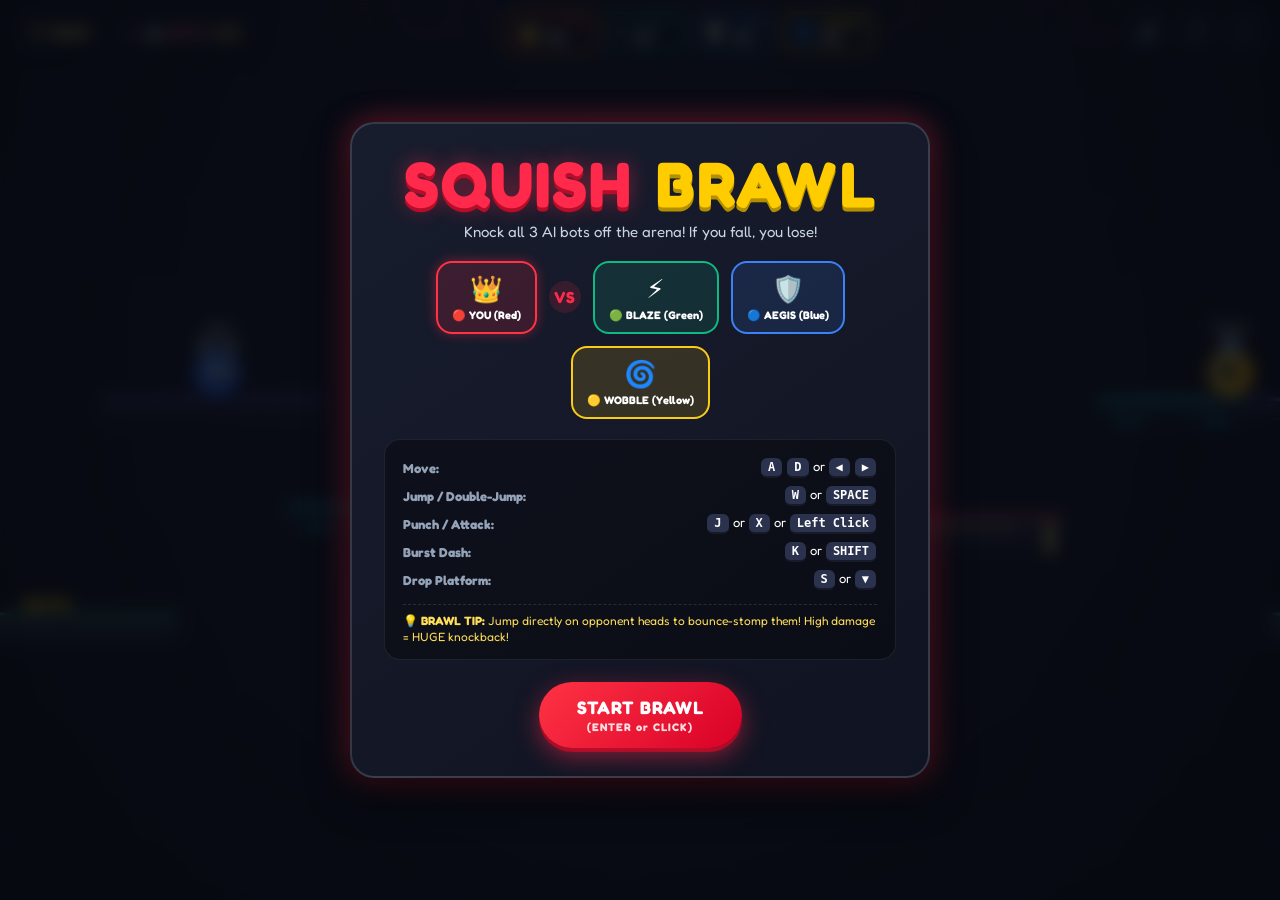
==== kuchaldo/index.html @ 39443071 "Add files via upload" ====
<!DOCTYPE html>
<html lang="en">
<head>
  <meta charset="UTF-8">
  <meta name="viewport" content="width=device-width, initial-scale=1.0, maximum-scale=1.0, user-scalable=no, viewport-fit=cover">
  <title>SQUISH BRAWL - Platform Brawler</title>
  <link rel="stylesheet" href="style.css">
  <link rel="preconnect" href="https://fonts.googleapis.com">
  <link rel="preconnect" href="https://fonts.gstatic.com" crossorigin>
  <link href="https://fonts.googleapis.com/css2?family=Fredoka:wght@600;700;800;900&display=swap" rel="stylesheet">
</head>
<body>
  <div id="game-container">
    <canvas id="game-canvas"></canvas>

    <!-- Top Match HUD -->
    <header id="hud" class="hud-layer">
      <div class="hud-left">
        <div class="match-timer-box">
          <span class="timer-icon">⏱</span>
          <span id="match-timer">02:00</span>
        </div>
        <div class="alive-count-box">
          <span class="alive-icon">⚔️</span>
          <span id="alive-count">4/4 ALIVE</span>
        </div>
      </div>

      <div class="hud-center">
        <!-- Fighter Status Cards -->
        <div class="fighters-hud" id="fighters-hud">
          <!-- Dynamically populated -->
        </div>
      </div>

      <div class="hud-right">
        <button id="btn-sound" class="hud-btn" title="Toggle Sound (M)" aria-label="Toggle Sound">🔊</button>
        <button id="btn-music" class="hud-btn" title="Toggle Music (B)" aria-label="Toggle Music">🎵</button>
        <button id="btn-fullscreen" class="hud-btn" title="Fullscreen" aria-label="Toggle Fullscreen">⛶</button>
      </div>
    </header>

    <!-- Center Announcer & Overlay Banner -->
    <div id="announcer-overlay" class="announcer-overlay hidden">
      <div id="announcer-text" class="announcer-text">3</div>
    </div>

    <!-- Match Over Modal -->
    <div id="game-over-modal" class="modal-layer hidden">
      <div class="modal-card">
        <div class="trophy-badge" id="modal-trophy">🏆</div>
        <h1 id="modal-title" class="modal-title">VICTORY!</h1>
        <p id="modal-subtitle" class="modal-subtitle">You out-squished all rivals!</p>

        <div class="stats-grid" id="modal-stats">
          <!-- Populated by JS -->
        </div>

        <div class="modal-actions">
          <button id="btn-restart" class="action-btn restart-btn">
            <span>PLAY AGAIN</span>
            <span class="key-hint">(ENTER or SPACE)</span>
          </button>
        </div>
      </div>
    </div>

    <!-- Start / Title Screen Overlay -->
    <div id="title-screen" class="modal-layer">
      <div class="modal-card title-card">
        <div class="game-logo">
          <span class="logo-red">SQUISH</span>
          <span class="logo-accent">BRAWL</span>
        </div>
        <p class="tagline">Knock all 3 AI bots off the arena! If you fall, you lose!</p>

        <div class="character-preview-row">
          <div class="preview-blob player-blob">
            <div class="blob-crown">👑</div>
            <div class="blob-tag">🔴 YOU (Red)</div>
          </div>
          <div class="vs-badge">VS</div>
          <div class="preview-blob bot-blob-1">
            <div class="blob-horns">⚡</div>
            <div class="blob-tag">🟢 BLAZE (Green)</div>
          </div>
          <div class="preview-blob bot-blob-2">
            <div class="blob-horns">🛡️</div>
            <div class="blob-tag">🔵 AEGIS (Blue)</div>
          </div>
          <div class="preview-blob bot-blob-3">
            <div class="blob-horns">🌀</div>
            <div class="blob-tag">🟡 WOBBLE (Yellow)</div>
          </div>
        </div>

        <div class="instructions-panel">
          <div class="control-row">
            <span class="control-label">Move:</span>
            <span class="control-keys"><kbd>A</kbd> <kbd>D</kbd> or <kbd>◀</kbd> <kbd>▶</kbd></span>
          </div>
          <div class="control-row">
            <span class="control-label">Jump / Double-Jump:</span>
            <span class="control-keys"><kbd>W</kbd> or <kbd>SPACE</kbd></span>
          </div>
          <div class="control-row">
            <span class="control-label">Punch / Attack:</span>
            <span class="control-keys"><kbd>J</kbd> or <kbd>X</kbd> or <kbd>Left Click</kbd></span>
          </div>
          <div class="control-row">
            <span class="control-label">Burst Dash:</span>
            <span class="control-keys"><kbd>K</kbd> or <kbd>SHIFT</kbd></span>
          </div>
          <div class="control-row">
            <span class="control-label">Drop Platform:</span>
            <span class="control-keys"><kbd>S</kbd> or <kbd>▼</kbd></span>
          </div>
          <div class="pro-tip">
            💡 <strong>BRAWL TIP:</strong> Jump directly on opponent heads to bounce-stomp them! High damage = HUGE knockback!
          </div>
        </div>

        <button id="btn-start" class="action-btn start-btn">
          <span>START BRAWL</span>
          <span class="key-hint">(ENTER or CLICK)</span>
        </button>
      </div>
    </div>

    <!-- Mobile Touch Controls Layer (HIDDEN on Desktop, ONLY shown on touch devices) -->
    <div id="mobile-controls" class="mobile-controls-layer hidden">
      <!-- Left D-Pad -->
      <div class="mobile-dpad">
        <button id="touch-left" class="touch-btn dpad-btn" data-key="left" aria-label="Left">
          <svg viewBox="0 0 24 24"><path d="M15.41 7.41L14 6l-6 6 6 6 1.41-1.41L10.83 12z"/></svg>
        </button>
        <button id="touch-down" class="touch-btn dpad-btn dpad-down" data-key="down" aria-label="Drop Down">
          <svg viewBox="0 0 24 24"><path d="M7.41 8.59L12 13.17l4.59-4.58L18 10l-6 6-6-6 1.41-1.41z"/></svg>
        </button>
        <button id="touch-right" class="touch-btn dpad-btn" data-key="right" aria-label="Right">
          <svg viewBox="0 0 24 24"><path d="M10 6L8.59 7.41 13.17 12l-4.58 4.59L10 18l6-6z"/></svg>
        </button>
      </div>

      <!-- Right Action Cluster -->
      <div class="mobile-actions">
        <button id="touch-dash" class="touch-btn action-circle dash-circle" data-key="dash" aria-label="Dash">
          <span class="touch-icon">💨</span>
          <span class="touch-text">DASH</span>
        </button>
        <button id="touch-attack" class="touch-btn action-circle attack-circle" data-key="attack" aria-label="Attack">
          <span class="touch-icon">🥊</span>
          <span class="touch-text">PUNCH</span>
        </button>
        <button id="touch-jump" class="touch-btn action-circle jump-circle" data-key="jump" aria-label="Jump">
          <span class="touch-icon">⬆️</span>
          <span class="touch-text">JUMP</span>
        </button>
      </div>
    </div>

  </div>

  <!-- Scripts -->
  <script src="audio.js"></script>
  <script src="particles.js"></script>
  <script src="powerups.js"></script>
  <script src="arena.js"></script>
  <script src="characters.js"></script>
  <script src="ai.js"></script>
  <script src="camera.js"></script>
  <script src="input.js"></script>
  <script src="game.js"></script>
</body>
</html>
---- kuchaldo/style.css ----
/* ============================================================
   SQUISH BRAWL - STYLING & RESPONSIVE LAYOUT
   ============================================================ */

*, *::before, *::after {
  box-sizing: border-box;
  margin: 0;
  padding: 0;
  user-select: none;
  -webkit-user-select: none;
  -webkit-touch-callout: none;
}

:root {
  --red-primary: #ff2a4b;
  --red-dark: #b80d29;
  --red-glow: rgba(255, 42, 75, 0.45);
  --gold-accent: #ffcc00;
  --cyan-accent: #00e5ff;
  --bg-dark: #0f111a;
  --surface-panel: rgba(18, 22, 36, 0.88);
  --border-subtle: rgba(255, 255, 255, 0.12);
  --font-main: 'Fredoka', system-ui, -apple-system, sans-serif;
}

html, body {
  width: 100%;
  height: 100%;
  overflow: hidden;
  background-color: var(--bg-dark);
  font-family: var(--font-main);
  color: #ffffff;
  touch-action: none;
}

#game-container {
  position: relative;
  width: 100vw;
  height: 100vh;
  overflow: hidden;
  display: flex;
  justify-content: center;
  align-items: center;
  background: radial-gradient(circle at 50% 40%, #1e2438 0%, #0a0c14 100%);
}

#game-canvas {
  position: absolute;
  top: 0;
  left: 0;
  width: 100%;
  height: 100%;
  display: block;
}

/* ============================================================
   TOP HUD
   ============================================================ */

.hud-layer {
  position: absolute;
  top: 0;
  left: 0;
  right: 0;
  height: 64px;
  padding: 8px 16px;
  display: flex;
  align-items: center;
  justify-content: space-between;
  pointer-events: none;
  z-index: 20;
}

.hud-layer * {
  pointer-events: auto;
}

.hud-left {
  display: flex;
  align-items: center;
  gap: 10px;
}

.match-timer-box, .alive-count-box {
  background: var(--surface-panel);
  border: 1px solid var(--border-subtle);
  border-radius: 12px;
  padding: 6px 12px;
  display: flex;
  align-items: center;
  gap: 6px;
  font-weight: 800;
  font-size: 15px;
  letter-spacing: 0.5px;
  box-shadow: 0 4px 12px rgba(0,0,0,0.4);
  backdrop-filter: blur(8px);
}

.match-timer-box {
  color: #ffde59;
}

.alive-count-box {
  color: #ff5e7e;
}

.hud-center {
  display: flex;
  align-items: center;
  justify-content: center;
  flex: 1;
}

.fighters-hud {
  display: flex;
  align-items: center;
  gap: 8px;
  max-width: 100%;
  overflow: visible;
}

.fighter-card {
  background: var(--surface-panel);
  border: 2px solid rgba(255, 255, 255, 0.15);
  border-radius: 12px;
  padding: 4px 8px;
  display: flex;
  align-items: center;
  gap: 6px;
  min-width: 80px;
  box-shadow: 0 3px 8px rgba(0,0,0,0.35);
  transition: transform 0.15s ease, opacity 0.3s ease, border-color 0.2s ease;
  backdrop-filter: blur(6px);
}

.fighter-card.player-card {
  border-color: var(--gold-accent);
  box-shadow: 0 0 12px rgba(255, 204, 0, 0.4);
}

.fighter-card.eliminated {
  opacity: 0.35;
  filter: grayscale(80%);
  border-color: rgba(255, 255, 255, 0.05);
}

.fighter-card-avatar {
  font-size: 20px;
  line-height: 1;
}

.fighter-card-info {
  display: flex;
  flex-direction: column;
}

.fighter-card-name {
  font-size: 10px;
  font-weight: 800;
  letter-spacing: 0.3px;
  color: #d1d5db;
  text-transform: uppercase;
}

.fighter-card-damage {
  font-size: 14px;
  font-weight: 900;
  color: #ffffff;
  line-height: 1.1;
}

.fighter-card-damage.high-danger {
  color: #ff3344;
  animation: pulseDanger 0.8s infinite alternate;
}

@keyframes pulseDanger {
  from { transform: scale(1); }
  to { transform: scale(1.08); text-shadow: 0 0 8px #ff3344; }
}

.hud-right {
  display: flex;
  align-items: center;
  gap: 8px;
}

.hud-btn {
  background: var(--surface-panel);
  border: 1px solid var(--border-subtle);
  border-radius: 10px;
  width: 40px;
  height: 40px;
  display: flex;
  align-items: center;
  justify-content: center;
  font-size: 18px;
  cursor: pointer;
  color: #fff;
  transition: background 0.15s, transform 0.1s;
  box-shadow: 0 3px 8px rgba(0,0,0,0.3);
  backdrop-filter: blur(6px);
}

.hud-btn:hover {
  background: rgba(40, 48, 75, 0.95);
  transform: translateY(-1px);
}

.hud-btn:active {
  transform: scale(0.92);
}

/* ============================================================
   ANNOUNCER & BANNER OVERLAY
   ============================================================ */

.announcer-overlay {
  position: absolute;
  top: 35%;
  left: 50%;
  transform: translate(-50%, -50%);
  pointer-events: none;
  z-index: 50;
  display: flex;
  align-items: center;
  justify-content: center;
  transition: opacity 0.25s ease;
}

.announcer-text {
  font-size: clamp(48px, 10vw, 96px);
  font-weight: 900;
  color: #ffffff;
  text-shadow: 0 8px 0 var(--red-dark), 0 0 30px rgba(255, 42, 75, 0.8);
  letter-spacing: 2px;
  text-transform: uppercase;
  animation: announcerPop 0.45s cubic-bezier(0.175, 0.885, 0.32, 1.275);
}

@keyframes announcerPop {
  0% { transform: scale(0.4) rotate(-5deg); opacity: 0; }
  60% { transform: scale(1.15) rotate(2deg); opacity: 1; }
  100% { transform: scale(1) rotate(0deg); opacity: 1; }
}

/* ============================================================
   MODALS (TITLE & GAME OVER)
   ============================================================ */

.modal-layer {
  position: absolute;
  inset: 0;
  display: flex;
  align-items: center;
  justify-content: center;
  background: rgba(7, 9, 16, 0.82);
  backdrop-filter: blur(8px);
  z-index: 100;
  opacity: 1;
  transition: opacity 0.3s ease;
  padding: 16px;
}

.modal-layer.hidden {
  opacity: 0;
  pointer-events: none;
  display: none !important;
}

.modal-card {
  background: linear-gradient(145deg, #181d2e 0%, #101321 100%);
  border: 2px solid rgba(255, 255, 255, 0.15);
  border-radius: 24px;
  padding: 28px 32px;
  max-width: 580px;
  width: 100%;
  text-align: center;
  box-shadow: 0 16px 40px rgba(0,0,0,0.6), 0 0 30px var(--red-glow);
  position: relative;
  animation: modalSlideUp 0.4s cubic-bezier(0.16, 1, 0.3, 1);
}

@keyframes modalSlideUp {
  0% { transform: translateY(30px) scale(0.95); opacity: 0; }
  100% { transform: translateY(0) scale(1); opacity: 1; }
}

.game-logo {
  font-size: clamp(38px, 7vw, 64px);
  font-weight: 900;
  line-height: 1;
  letter-spacing: 2px;
  margin-bottom: 6px;
}

.logo-red {
  color: var(--red-primary);
  text-shadow: 0 4px 0 var(--red-dark), 0 0 20px var(--red-glow);
}

.logo-accent {
  color: var(--gold-accent);
  text-shadow: 0 4px 0 #b38f00;
  margin-left: 6px;
}

.tagline {
  color: #cbd5e1;
  font-size: 15px;
  margin-bottom: 20px;
}

.character-preview-row {
  display: flex;
  align-items: center;
  justify-content: center;
  gap: 12px;
  margin-bottom: 20px;
  flex-wrap: wrap;
}

.preview-blob {
  background: rgba(255, 255, 255, 0.06);
  border: 1px solid rgba(255, 255, 255, 0.12);
  border-radius: 16px;
  padding: 10px 14px;
  display: flex;
  flex-direction: column;
  align-items: center;
  gap: 4px;
  min-width: 78px;
}

.preview-blob.player-blob {
  border: 2px solid #ff3344;
  background: rgba(255, 42, 75, 0.16);
  box-shadow: 0 0 12px rgba(255, 42, 75, 0.4);
}

.preview-blob.bot-blob-1 {
  border: 2px solid #10b981;
  background: rgba(16, 185, 129, 0.14);
}

.preview-blob.bot-blob-2 {
  border: 2px solid #3b82f6;
  background: rgba(59, 130, 246, 0.14);
}

.preview-blob.bot-blob-3 {
  border: 2px solid #facc15;
  background: rgba(250, 204, 21, 0.14);
}

.blob-crown, .blob-horns {
  font-size: 26px;
}

.blob-tag {
  font-size: 11px;
  font-weight: 800;
  color: #fff;
}

.vs-badge {
  font-size: 16px;
  font-weight: 900;
  color: var(--red-primary);
  background: rgba(255, 42, 75, 0.15);
  border-radius: 50%;
  width: 32px;
  height: 32px;
  display: flex;
  align-items: center;
  justify-content: center;
}

.instructions-panel {
  background: rgba(0, 0, 0, 0.35);
  border: 1px solid rgba(255, 255, 255, 0.08);
  border-radius: 16px;
  padding: 14px 18px;
  margin-bottom: 22px;
  text-align: left;
}

.control-row {
  display: flex;
  justify-content: space-between;
  align-items: center;
  padding: 4px 0;
  font-size: 13px;
}

.control-label {
  color: #94a3b8;
  font-weight: 700;
}

.control-keys kbd {
  display: inline-block;
  background: #2b324d;
  color: #ffffff;
  padding: 2px 7px;
  border-radius: 6px;
  font-size: 12px;
  font-weight: 800;
  border-bottom: 2px solid #161a29;
  margin: 0 1px;
}

.pro-tip {
  margin-top: 10px;
  padding-top: 8px;
  border-top: 1px dashed rgba(255, 255, 255, 0.12);
  font-size: 12px;
  color: #ffde59;
  line-height: 1.35;
}

.action-btn {
  background: linear-gradient(135deg, #ff3344 0%, #d80027 100%);
  color: #ffffff;
  border: none;
  border-radius: 50px;
  padding: 14px 38px;
  font-size: 18px;
  font-weight: 900;
  font-family: inherit;
  letter-spacing: 1px;
  cursor: pointer;
  box-shadow: 0 8px 24px rgba(255, 42, 75, 0.5), 0 4px 0 #8c0019;
  display: inline-flex;
  flex-direction: column;
  align-items: center;
  justify-content: center;
  gap: 2px;
  transition: transform 0.12s ease, box-shadow 0.12s ease;
}

.action-btn:hover {
  transform: translateY(-2px);
  box-shadow: 0 12px 28px rgba(255, 42, 75, 0.65), 0 5px 0 #8c0019;
}

.action-btn:active {
  transform: translateY(2px);
  box-shadow: 0 4px 12px rgba(255, 42, 75, 0.4), 0 2px 0 #8c0019;
}

.key-hint {
  font-size: 11px;
  font-weight: 700;
  opacity: 0.85;
}

/* Game Over Card Details */
.trophy-badge {
  font-size: 56px;
  margin-bottom: 6px;
  animation: bounceTrophy 1.2s infinite alternate;
}

@keyframes bounceTrophy {
  from { transform: translateY(0); }
  to { transform: translateY(-8px); }
}

.modal-title {
  font-size: 38px;
  font-weight: 900;
  letter-spacing: 1.5px;
  margin-bottom: 4px;
}

.modal-subtitle {
  color: #94a3b8;
  font-size: 15px;
  margin-bottom: 20px;
}

.stats-grid {
  display: grid;
  grid-template-columns: repeat(3, 1fr);
  gap: 10px;
  margin-bottom: 24px;
}

.stat-item {
  background: rgba(255, 255, 255, 0.06);
  border: 1px solid rgba(255, 255, 255, 0.1);
  border-radius: 12px;
  padding: 10px 8px;
}

.stat-val {
  font-size: 22px;
  font-weight: 900;
  color: #ffde59;
}

.stat-lbl {
  font-size: 11px;
  font-weight: 700;
  color: #94a3b8;
  text-transform: uppercase;
}

/* ============================================================
   MOBILE TOUCH CONTROLS (Only visible on touch devices)
   ============================================================ */

.mobile-controls-layer {
  position: absolute;
  inset: 0;
  pointer-events: none;
  z-index: 80;
  display: flex;
  justify-content: space-between;
  align-items: flex-end;
  padding: 24px 28px;
}

.mobile-controls-layer.hidden {
  display: none !important;
}

.touch-btn {
  pointer-events: auto;
  user-select: none;
  -webkit-user-select: none;
  border: none;
  outline: none;
  display: flex;
  align-items: center;
  justify-content: center;
  cursor: pointer;
  background: rgba(30, 36, 56, 0.72);
  border: 2px solid rgba(255, 255, 255, 0.25);
  color: #ffffff;
  backdrop-filter: blur(8px);
  box-shadow: 0 6px 16px rgba(0, 0, 0, 0.45);
  transition: transform 0.08s ease, background-color 0.08s ease, border-color 0.08s ease;
  touch-action: none;
}

.touch-btn:active, .touch-btn.active {
  transform: scale(0.92);
  background: rgba(255, 51, 68, 0.6);
  border-color: #ff5566;
  box-shadow: 0 2px 8px rgba(255, 51, 68, 0.6);
}

/* Left D-Pad */
.mobile-dpad {
  display: flex;
  gap: 12px;
  align-items: flex-end;
}

.dpad-btn {
  width: 68px;
  height: 68px;
  border-radius: 20px;
}

.dpad-btn svg {
  width: 38px;
  height: 38px;
  fill: #ffffff;
}

.dpad-down {
  width: 58px;
  height: 58px;
  background: rgba(20, 24, 38, 0.6);
  border-radius: 16px;
}

.dpad-down svg {
  width: 28px;
  height: 28px;
}

/* Right Action Buttons Cluster */
.mobile-actions {
  display: flex;
  align-items: flex-end;
  gap: 14px;
}

.action-circle {
  border-radius: 50%;
  flex-direction: column;
  gap: 2px;
}

.dash-circle {
  width: 62px;
  height: 62px;
  background: rgba(0, 180, 216, 0.4);
  border-color: rgba(0, 229, 255, 0.6);
}

.dash-circle:active, .dash-circle.active {
  background: rgba(0, 229, 255, 0.75);
}

.attack-circle {
  width: 74px;
  height: 74px;
  background: rgba(220, 38, 38, 0.55);
  border-color: rgba(255, 99, 114, 0.7);
}

.attack-circle:active, .attack-circle.active {
  background: rgba(255, 42, 75, 0.85);
}

.jump-circle {
  width: 80px;
  height: 80px;
  background: rgba(234, 179, 8, 0.5);
  border-color: rgba(255, 204, 0, 0.75);
}

.jump-circle:active, .jump-circle.active {
  background: rgba(255, 204, 0, 0.85);
}

.touch-icon {
  font-size: 22px;
  line-height: 1;
}

.touch-text {
  font-size: 10px;
  font-weight: 900;
  letter-spacing: 0.5px;
}

/* ============================================================
   RESPONSIVENESS (Small mobile, tablets, landscape mode)
   ============================================================ */

@media (max-width: 768px) {
  .hud-layer {
    padding: 6px 10px;
    height: 54px;
  }

  .match-timer-box, .alive-count-box {
    padding: 4px 8px;
    font-size: 13px;
  }

  .fighter-card {
    min-width: 62px;
    padding: 3px 6px;
  }

  .fighter-card-avatar {
    font-size: 16px;
  }

  .fighter-card-name {
    font-size: 9px;
  }

  .fighter-card-damage {
    font-size: 12px;
  }

  .modal-card {
    padding: 20px;
    max-width: 90vw;
  }

  .game-logo {
    font-size: 36px;
  }

  .instructions-panel {
    display: none; /* Keep start modal uncluttered on small screens */
  }

  .character-preview-row {
    gap: 6px;
  }

  .preview-blob {
    min-width: 64px;
    padding: 6px 8px;
  }

  .mobile-controls-layer {
    padding: 14px 16px;
  }

  .dpad-btn {
    width: 58px;
    height: 58px;
  }

  .dpad-down {
    width: 48px;
    height: 48px;
  }

  .dash-circle {
    width: 54px;
    height: 54px;
  }

  .attack-circle {
    width: 64px;
    height: 64px;
  }

  .jump-circle {
    width: 70px;
    height: 70px;
  }
}

@media (max-height: 500px) and (orientation: landscape) {
  .hud-layer {
    height: 46px;
    padding: 4px 12px;
  }

  .match-timer-box, .alive-count-box {
    padding: 2px 6px;
    font-size: 12px;
  }

  .hud-btn {
    width: 32px;
    height: 32px;
    font-size: 14px;
  }

  .modal-card {
    padding: 14px 20px;
    max-height: 90vh;
    overflow-y: auto;
  }

  .game-logo {
    font-size: 28px;
  }

  .character-preview-row {
    margin-bottom: 8px;
  }

  .preview-blob {
    padding: 4px 6px;
  }

  .action-btn {
    padding: 8px 24px;
    font-size: 15px;
  }

  .mobile-controls-layer {
    padding: 8px 14px;
  }

  .dpad-btn {
    width: 52px;
    height: 52px;
  }

  .dpad-down {
    width: 44px;
    height: 44px;
  }

  .dash-circle {
    width: 48px;
    height: 48px;
  }

  .attack-circle {
    width: 56px;
    height: 56px;
  }

  .jump-circle {
    width: 60px;
    height: 60px;
  }
}
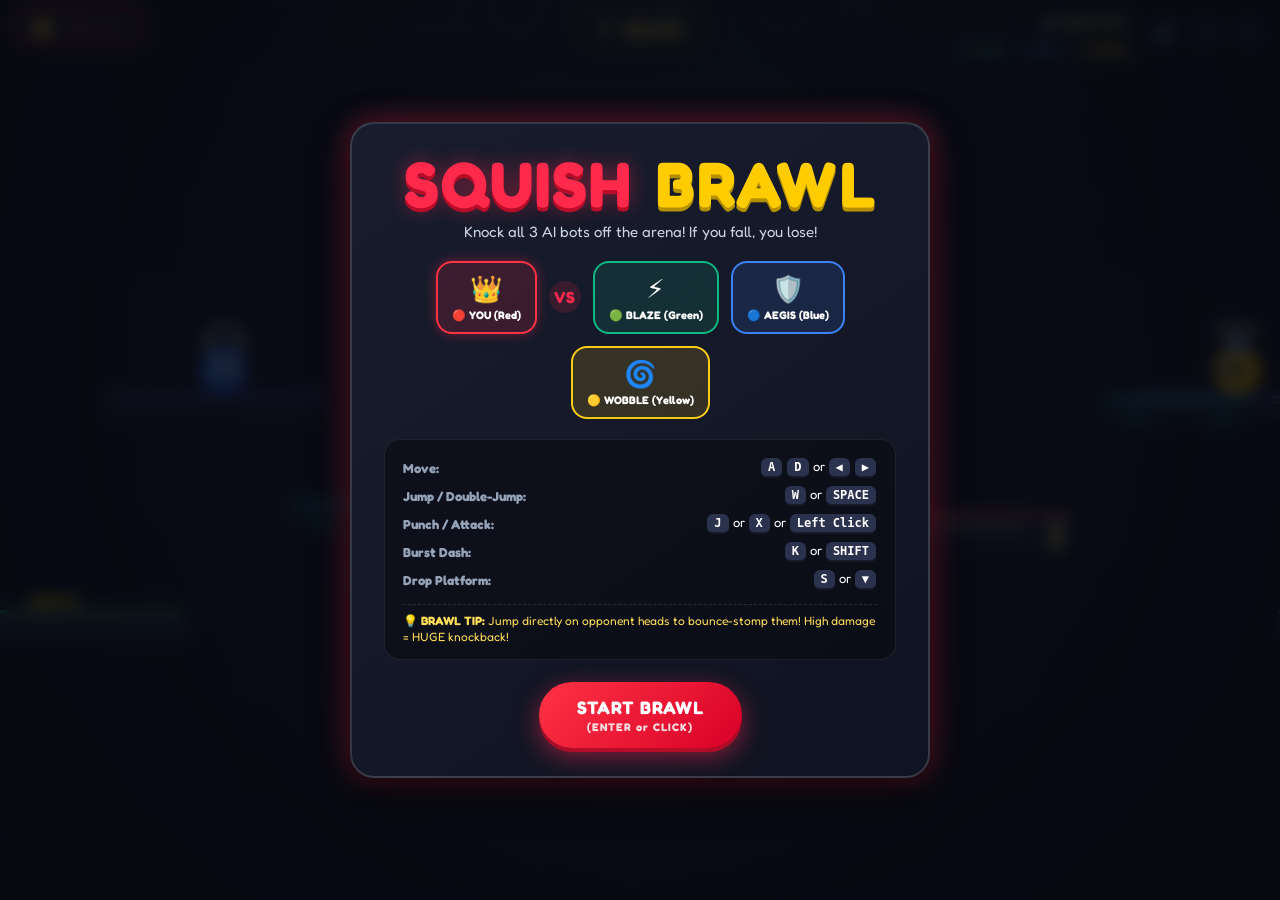
==== commit 94734518: "Add files via upload" ====
--- a/kuchaldo/index.html
+++ b/kuchaldo/index.html
@@ -13,32 +13,63 @@
   <div id="game-container">
     <canvas id="game-canvas"></canvas>
 
-    <!-- Top Match HUD -->
+    <!-- Top Match HUD (Responsive 3-Column: Player Left, Timer Center, Bots Right) -->
     <header id="hud" class="hud-layer">
+      <!-- TOP-LEFT: Player Information (Clean badge without damage percentage) -->
       <div class="hud-left">
-        <div class="match-timer-box">
+        <div class="player-hud-card" id="hud-player-card">
+          <span class="hud-avatar">👑</span>
+          <span class="hud-name">YOU <small>(RED)</small></span>
+        </div>
+      </div>
+
+      <!-- TOP-CENTER: Large Always-Centered Match Timer -->
+      <div class="hud-center">
+        <div class="match-timer-box" id="match-timer-container">
           <span class="timer-icon">⏱</span>
           <span id="match-timer">02:00</span>
         </div>
-        <div class="alive-count-box">
-          <span class="alive-icon">⚔️</span>
-          <span id="alive-count">4/4 ALIVE</span>
-        </div>
-      </div>
-
-      <div class="hud-center">
-        <!-- Fighter Status Cards -->
-        <div class="fighters-hud" id="fighters-hud">
-          <!-- Dynamically populated -->
-        </div>
-      </div>
-
+      </div>
+
+      <!-- TOP-RIGHT: Remaining Bots & Quick Settings -->
       <div class="hud-right">
-        <button id="btn-sound" class="hud-btn" title="Toggle Sound (M)" aria-label="Toggle Sound">🔊</button>
-        <button id="btn-music" class="hud-btn" title="Toggle Music (B)" aria-label="Toggle Music">🎵</button>
-        <button id="btn-fullscreen" class="hud-btn" title="Fullscreen" aria-label="Toggle Fullscreen">⛶</button>
+        <div class="bots-hud-box" id="bots-hud-box">
+          <div class="bots-count-pill" id="bots-count-pill">
+            <span class="bots-icon">🤖</span>
+            <span id="alive-count">BOTS: 3/3</span>
+          </div>
+          <!-- Mini Bot Status Indicators (Clean status dots and names) -->
+          <div class="bots-status-row" id="bots-status-row">
+            <div class="bot-status-item bot-blaze" id="card-dmg-bot_blaze" title="Blaze (Green)">
+              <span class="bot-dot dot-green"></span>
+              <span class="bot-short">BLAZE</span>
+            </div>
+            <div class="bot-status-item bot-aegis" id="card-dmg-bot_aegis" title="Aegis (Blue)">
+              <span class="bot-dot dot-blue"></span>
+              <span class="bot-short">AEGIS</span>
+            </div>
+            <div class="bot-status-item bot-wobble" id="card-dmg-bot_wobble" title="Wobble (Yellow)">
+              <span class="bot-dot dot-yellow"></span>
+              <span class="bot-short">WOBBLE</span>
+            </div>
+          </div>
+        </div>
+
+        <div class="hud-buttons-cluster">
+          <button id="btn-sound" class="hud-btn" title="Toggle Sound (M)" aria-label="Toggle Sound">🔊</button>
+          <button id="btn-music" class="hud-btn" title="Toggle Music (B)" aria-label="Toggle Music">🎵</button>
+          <button id="btn-fullscreen" class="hud-btn" title="Fullscreen" aria-label="Toggle Fullscreen">⛶</button>
+        </div>
       </div>
     </header>
+
+    <!-- Portrait Mode Orientation Notice (Only shown on mobile touch devices held vertically) -->
+    <div id="rotate-device-notice" class="rotate-notice hidden">
+      <div class="rotate-notice-pill">
+        <span class="rotate-icon">🔄</span>
+        <span class="rotate-text">Rotate device to landscape for best view</span>
+      </div>
+    </div>
 
     <!-- Center Announcer & Overlay Banner -->
     <div id="announcer-overlay" class="announcer-overlay hidden">
@@ -127,34 +158,29 @@
       </div>
     </div>
 
-    <!-- Mobile Touch Controls Layer (HIDDEN on Desktop, ONLY shown on touch devices) -->
-    <div id="mobile-controls" class="mobile-controls-layer hidden">
-      <!-- Left D-Pad -->
-      <div class="mobile-dpad">
+    <!-- Mobile Touch Controls Layer (Automatically shown on mobile / touch devices, strictly hidden on PC) -->
+    <div id="mobile-controls" class="mobile-controls-layer">
+      <!-- Bottom-Left: ◀ LEFT and ▶ RIGHT -->
+      <div class="mobile-cluster-left">
         <button id="touch-left" class="touch-btn dpad-btn" data-key="left" aria-label="Left">
-          <svg viewBox="0 0 24 24"><path d="M15.41 7.41L14 6l-6 6 6 6 1.41-1.41L10.83 12z"/></svg>
-        </button>
-        <button id="touch-down" class="touch-btn dpad-btn dpad-down" data-key="down" aria-label="Drop Down">
-          <svg viewBox="0 0 24 24"><path d="M7.41 8.59L12 13.17l4.59-4.58L18 10l-6 6-6-6 1.41-1.41z"/></svg>
+          <span class="touch-arrow">◀</span>
+          <span class="touch-label">LEFT</span>
         </button>
         <button id="touch-right" class="touch-btn dpad-btn" data-key="right" aria-label="Right">
-          <svg viewBox="0 0 24 24"><path d="M10 6L8.59 7.41 13.17 12l-4.58 4.59L10 18l6-6z"/></svg>
-        </button>
-      </div>
-
-      <!-- Right Action Cluster -->
-      <div class="mobile-actions">
-        <button id="touch-dash" class="touch-btn action-circle dash-circle" data-key="dash" aria-label="Dash">
-          <span class="touch-icon">💨</span>
-          <span class="touch-text">DASH</span>
+          <span class="touch-arrow">▶</span>
+          <span class="touch-label">RIGHT</span>
+        </button>
+      </div>
+
+      <!-- Bottom-Right: JUMP and ATTACK -->
+      <div class="mobile-cluster-right">
+        <button id="touch-jump" class="touch-btn action-circle jump-circle" data-key="jump" aria-label="Jump">
+          <span class="touch-icon">⬆️</span>
+          <span class="touch-label">JUMP</span>
         </button>
         <button id="touch-attack" class="touch-btn action-circle attack-circle" data-key="attack" aria-label="Attack">
           <span class="touch-icon">🥊</span>
-          <span class="touch-text">PUNCH</span>
-        </button>
-        <button id="touch-jump" class="touch-btn action-circle jump-circle" data-key="jump" aria-label="Jump">
-          <span class="touch-icon">⬆️</span>
-          <span class="touch-text">JUMP</span>
+          <span class="touch-label">ATTACK</span>
         </button>
       </div>
     </div>
--- a/kuchaldo/style.css
+++ b/kuchaldo/style.css
@@ -54,7 +54,8 @@
 }
 
 /* ============================================================
-   TOP HUD
+   TOP HUD - RESPONSIVE 3-COLUMN SEPARATION
+   TOP-LEFT: Player | TOP-CENTER: Centered Timer | TOP-RIGHT: Bots Remaining
    ============================================================ */
 
 .hud-layer {
@@ -62,139 +63,193 @@
   top: 0;
   left: 0;
   right: 0;
-  height: 64px;
-  padding: 8px 16px;
-  display: flex;
-  align-items: center;
+  padding: max(8px, env(safe-area-inset-top, 8px)) max(14px, env(safe-area-inset-right, 14px)) 6px max(14px, env(safe-area-inset-left, 14px));
+  display: flex;
+  align-items: flex-start;
   justify-content: space-between;
   pointer-events: none;
-  z-index: 20;
+  z-index: 50;
+  user-select: none;
 }
 
 .hud-layer * {
   pointer-events: auto;
 }
 
+/* TOP-LEFT: Player Information Card */
 .hud-left {
   display: flex;
   align-items: center;
-  gap: 10px;
-}
-
-.match-timer-box, .alive-count-box {
-  background: var(--surface-panel);
-  border: 1px solid var(--border-subtle);
-  border-radius: 12px;
-  padding: 6px 12px;
-  display: flex;
-  align-items: center;
-  gap: 6px;
-  font-weight: 800;
-  font-size: 15px;
-  letter-spacing: 0.5px;
-  box-shadow: 0 4px 12px rgba(0,0,0,0.4);
+  z-index: 2;
+}
+
+.player-hud-card {
+  background: rgba(18, 22, 36, 0.88);
+  border: 2px solid #ff2a4b;
+  box-shadow: 0 0 14px rgba(255, 42, 75, 0.4), 0 4px 12px rgba(0, 0, 0, 0.5);
+  border-radius: 14px;
+  padding: 6px 14px;
+  display: flex;
+  align-items: center;
+  gap: 8px;
   backdrop-filter: blur(8px);
 }
 
-.match-timer-box {
-  color: #ffde59;
-}
-
-.alive-count-box {
-  color: #ff5e7e;
-}
-
-.hud-center {
-  display: flex;
-  align-items: center;
-  justify-content: center;
-  flex: 1;
-}
-
-.fighters-hud {
-  display: flex;
-  align-items: center;
-  gap: 8px;
-  max-width: 100%;
-  overflow: visible;
-}
-
-.fighter-card {
-  background: var(--surface-panel);
-  border: 2px solid rgba(255, 255, 255, 0.15);
-  border-radius: 12px;
-  padding: 4px 8px;
-  display: flex;
-  align-items: center;
-  gap: 6px;
-  min-width: 80px;
-  box-shadow: 0 3px 8px rgba(0,0,0,0.35);
-  transition: transform 0.15s ease, opacity 0.3s ease, border-color 0.2s ease;
-  backdrop-filter: blur(6px);
-}
-
-.fighter-card.player-card {
-  border-color: var(--gold-accent);
-  box-shadow: 0 0 12px rgba(255, 204, 0, 0.4);
-}
-
-.fighter-card.eliminated {
+.player-hud-card .hud-avatar {
+  font-size: 20px;
+  line-height: 1;
+}
+
+.player-hud-card .hud-name {
+  font-size: 13px;
+  font-weight: 900;
+  letter-spacing: 0.8px;
+  color: #ff5e78;
+  text-transform: uppercase;
+  white-space: nowrap;
+}
+
+.player-hud-card .hud-name small {
+  font-size: 10px;
+  opacity: 0.85;
+}
+
+.player-hud-card.eliminated {
   opacity: 0.35;
   filter: grayscale(80%);
-  border-color: rgba(255, 255, 255, 0.05);
-}
-
-.fighter-card-avatar {
-  font-size: 20px;
-  line-height: 1;
-}
-
-.fighter-card-info {
+  border-color: rgba(255, 255, 255, 0.1);
+}
+
+/* TOP-CENTER: Large Always-Centered Timer */
+.hud-center {
+  position: absolute;
+  left: 50%;
+  transform: translateX(-50%);
+  top: max(8px, env(safe-area-inset-top, 8px));
+  display: flex;
+  justify-content: center;
+  align-items: center;
+  pointer-events: none;
+  z-index: 10;
+}
+
+.match-timer-box {
+  background: rgba(18, 22, 36, 0.92);
+  border: 2px solid rgba(255, 222, 89, 0.45);
+  border-radius: 16px;
+  padding: 6px 16px;
+  display: flex;
+  align-items: center;
+  gap: 8px;
+  font-weight: 900;
+  font-size: clamp(15px, 3.5vw, 22px);
+  letter-spacing: 1.5px;
+  font-variant-numeric: tabular-nums;
+  color: #ffde59;
+  box-shadow: 0 4px 16px rgba(0, 0, 0, 0.5), 0 0 10px rgba(255, 222, 89, 0.25);
+  backdrop-filter: blur(8px);
+  white-space: nowrap;
+}
+
+.timer-icon {
+  font-size: clamp(14px, 3vw, 18px);
+}
+
+/* TOP-RIGHT: Bots Remaining & Compact Controls */
+.hud-right {
+  display: flex;
+  align-items: center;
+  gap: 10px;
+  z-index: 2;
+}
+
+.bots-hud-box {
   display: flex;
   flex-direction: column;
-}
-
-.fighter-card-name {
+  align-items: flex-end;
+  gap: 4px;
+}
+
+.bots-count-pill {
+  background: rgba(18, 22, 36, 0.88);
+  border: 1px solid rgba(255, 255, 255, 0.15);
+  border-radius: 12px;
+  padding: 5px 10px;
+  display: flex;
+  align-items: center;
+  gap: 6px;
+  font-weight: 900;
+  font-size: 13px;
+  letter-spacing: 0.5px;
+  color: #ffde59;
+  box-shadow: 0 4px 12px rgba(0, 0, 0, 0.4);
+  backdrop-filter: blur(8px);
+  white-space: nowrap;
+}
+
+.bots-status-row {
+  display: flex;
+  gap: 6px;
+}
+
+.bot-status-item {
+  background: rgba(18, 22, 36, 0.8);
+  border: 1px solid rgba(255, 255, 255, 0.12);
+  border-radius: 8px;
+  padding: 2px 6px;
+  display: flex;
+  align-items: center;
+  gap: 4px;
   font-size: 10px;
   font-weight: 800;
-  letter-spacing: 0.3px;
-  color: #d1d5db;
-  text-transform: uppercase;
-}
-
-.fighter-card-damage {
-  font-size: 14px;
-  font-weight: 900;
-  color: #ffffff;
-  line-height: 1.1;
-}
-
-.fighter-card-damage.high-danger {
-  color: #ff3344;
-  animation: pulseDanger 0.8s infinite alternate;
-}
-
-@keyframes pulseDanger {
-  from { transform: scale(1); }
-  to { transform: scale(1.08); text-shadow: 0 0 8px #ff3344; }
-}
-
-.hud-right {
-  display: flex;
-  align-items: center;
-  gap: 8px;
+  transition: opacity 0.2s, filter 0.2s;
+}
+
+.bot-status-item.eliminated {
+  opacity: 0.35;
+  filter: grayscale(80%);
+}
+
+.bot-status-item.bot-blaze {
+  border-color: rgba(16, 185, 129, 0.5);
+  color: #34d399;
+}
+
+.bot-status-item.bot-aegis {
+  border-color: rgba(37, 99, 235, 0.5);
+  color: #60a5fa;
+}
+
+.bot-status-item.bot-wobble {
+  border-color: rgba(234, 179, 8, 0.5);
+  color: #facc15;
+}
+
+.bot-dot {
+  width: 6px;
+  height: 6px;
+  border-radius: 50%;
+}
+
+.dot-green { background: #10b981; }
+.dot-blue { background: #3b82f6; }
+.dot-yellow { background: #facc15; }
+
+.hud-buttons-cluster {
+  display: flex;
+  gap: 6px;
 }
 
 .hud-btn {
-  background: var(--surface-panel);
-  border: 1px solid var(--border-subtle);
+  background: rgba(18, 22, 36, 0.88);
+  border: 1px solid rgba(255, 255, 255, 0.15);
   border-radius: 10px;
-  width: 40px;
-  height: 40px;
+  width: 36px;
+  height: 36px;
   display: flex;
   align-items: center;
   justify-content: center;
-  font-size: 18px;
+  font-size: 16px;
   cursor: pointer;
   color: #fff;
   transition: background 0.15s, transform 0.1s;
@@ -209,6 +264,58 @@
 
 .hud-btn:active {
   transform: scale(0.92);
+}
+
+/* ============================================================
+   PORTRAIT ORIENTATION BANNER (Friendly mobile helper)
+   ============================================================ */
+
+.rotate-notice {
+  position: absolute;
+  top: 72px;
+  left: 50%;
+  transform: translateX(-50%);
+  z-index: 90;
+  pointer-events: none;
+  display: none;
+}
+
+.rotate-notice-pill {
+  background: rgba(15, 23, 42, 0.94);
+  border: 1.5px solid rgba(255, 204, 0, 0.6);
+  border-radius: 30px;
+  padding: 8px 18px;
+  display: flex;
+  align-items: center;
+  gap: 8px;
+  color: #ffde59;
+  font-size: 12px;
+  font-weight: 800;
+  box-shadow: 0 4px 16px rgba(0, 0, 0, 0.6);
+  animation: rotatePillPulse 2.5s infinite ease-in-out;
+  white-space: nowrap;
+}
+
+.rotate-icon {
+  font-size: 16px;
+  animation: spinIcon 3s infinite linear;
+}
+
+@keyframes rotatePillPulse {
+  0%, 100% { transform: scale(1); opacity: 0.95; }
+  50% { transform: scale(1.03); opacity: 1; }
+}
+
+@keyframes spinIcon {
+  0% { transform: rotate(0deg); }
+  50% { transform: rotate(180deg); }
+  100% { transform: rotate(360deg); }
+}
+
+@media (orientation: portrait) and (max-width: 900px) {
+  body.has-touch .rotate-notice:not(.hidden) {
+    display: flex;
+  }
 }
 
 /* ============================================================
@@ -256,7 +363,7 @@
   justify-content: center;
   background: rgba(7, 9, 16, 0.82);
   backdrop-filter: blur(8px);
-  z-index: 100;
+  z-index: 1200;
   opacity: 1;
   transition: opacity 0.3s ease;
   padding: 16px;
@@ -515,13 +622,26 @@
   position: absolute;
   inset: 0;
   pointer-events: none;
-  z-index: 80;
+  z-index: 1000;
   display: flex;
   justify-content: space-between;
   align-items: flex-end;
-  padding: 24px 28px;
-}
-
+  padding-left: max(16px, env(safe-area-inset-left, 16px));
+  padding-right: max(16px, env(safe-area-inset-right, 16px));
+  padding-bottom: max(14px, env(safe-area-inset-bottom, 14px));
+  padding-top: max(8px, env(safe-area-inset-top, 8px));
+  box-sizing: border-box;
+}
+
+/* Strictly hide on PC/laptop when no touch is active */
+@media (pointer: fine) and (hover: hover) {
+  body:not(.has-touch) .mobile-controls-layer {
+    display: none !important;
+  }
+}
+
+/* Hide when match is over */
+body.game-over .mobile-controls-layer,
 .mobile-controls-layer.hidden {
   display: none !important;
 }
@@ -530,209 +650,155 @@
   pointer-events: auto;
   user-select: none;
   -webkit-user-select: none;
+  -webkit-touch-callout: none;
   border: none;
   outline: none;
   display: flex;
   align-items: center;
   justify-content: center;
   cursor: pointer;
-  background: rgba(30, 36, 56, 0.72);
-  border: 2px solid rgba(255, 255, 255, 0.25);
+  background: rgba(22, 28, 48, 0.75);
+  border: 2px solid rgba(255, 255, 255, 0.3);
   color: #ffffff;
-  backdrop-filter: blur(8px);
-  box-shadow: 0 6px 16px rgba(0, 0, 0, 0.45);
-  transition: transform 0.08s ease, background-color 0.08s ease, border-color 0.08s ease;
+  backdrop-filter: blur(10px);
+  -webkit-backdrop-filter: blur(10px);
+  box-shadow: 0 6px 18px rgba(0, 0, 0, 0.5), inset 0 1px 2px rgba(255, 255, 255, 0.2);
+  transition: transform 0.06s ease, background-color 0.06s ease, border-color 0.06s ease, box-shadow 0.06s ease;
   touch-action: none;
 }
 
 .touch-btn:active, .touch-btn.active {
-  transform: scale(0.92);
-  background: rgba(255, 51, 68, 0.6);
+  transform: scale(0.91);
+}
+
+/* Bottom-Left Cluster: LEFT & RIGHT */
+.mobile-cluster-left {
+  display: flex;
+  gap: clamp(10px, 3vw, 16px);
+  align-items: center;
+  pointer-events: auto;
+}
+
+.dpad-btn {
+  width: clamp(56px, 14vw, 70px);
+  height: clamp(56px, 14vw, 70px);
+  min-width: 48px;
+  min-height: 48px;
+  border-radius: 20px;
+  background: rgba(24, 30, 52, 0.85);
+  border: 2.5px solid rgba(255, 255, 255, 0.35);
+}
+
+.dpad-btn:active, .dpad-btn.active {
+  background: rgba(255, 42, 75, 0.7);
   border-color: #ff5566;
-  box-shadow: 0 2px 8px rgba(255, 51, 68, 0.6);
-}
-
-/* Left D-Pad */
-.mobile-dpad {
-  display: flex;
-  gap: 12px;
-  align-items: flex-end;
-}
-
-.dpad-btn {
-  width: 68px;
-  height: 68px;
-  border-radius: 20px;
-}
-
-.dpad-btn svg {
-  width: 38px;
-  height: 38px;
-  fill: #ffffff;
-}
-
-.dpad-down {
-  width: 58px;
-  height: 58px;
-  background: rgba(20, 24, 38, 0.6);
-  border-radius: 16px;
-}
-
-.dpad-down svg {
-  width: 28px;
-  height: 28px;
-}
-
-/* Right Action Buttons Cluster */
-.mobile-actions {
-  display: flex;
-  align-items: flex-end;
-  gap: 14px;
+  box-shadow: 0 0 18px rgba(255, 42, 75, 0.75);
+}
+
+.touch-arrow {
+  font-size: clamp(20px, 5vw, 26px);
+  line-height: 1;
+  pointer-events: none;
+}
+
+/* Bottom-Right Cluster: JUMP & ATTACK */
+.mobile-cluster-right {
+  display: flex;
+  gap: clamp(12px, 3.5vw, 18px);
+  align-items: center;
+  pointer-events: auto;
 }
 
 .action-circle {
   border-radius: 50%;
-  flex-direction: column;
-  gap: 2px;
-}
-
-.dash-circle {
-  width: 62px;
-  height: 62px;
-  background: rgba(0, 180, 216, 0.4);
-  border-color: rgba(0, 229, 255, 0.6);
-}
-
-.dash-circle:active, .dash-circle.active {
-  background: rgba(0, 229, 255, 0.75);
+  width: clamp(62px, 16vw, 76px);
+  height: clamp(62px, 16vw, 76px);
+  min-width: 48px;
+  min-height: 48px;
+}
+
+.jump-circle {
+  background: rgba(234, 179, 8, 0.65);
+  border: 2.5px solid rgba(255, 204, 0, 0.85);
+}
+
+.jump-circle:active, .jump-circle.active {
+  background: rgba(255, 204, 0, 0.95);
+  border-color: #ffffff;
+  box-shadow: 0 0 22px rgba(255, 204, 0, 0.95);
 }
 
 .attack-circle {
-  width: 74px;
-  height: 74px;
-  background: rgba(220, 38, 38, 0.55);
-  border-color: rgba(255, 99, 114, 0.7);
+  background: rgba(220, 38, 38, 0.7);
+  border: 2.5px solid rgba(255, 99, 114, 0.85);
 }
 
 .attack-circle:active, .attack-circle.active {
-  background: rgba(255, 42, 75, 0.85);
-}
-
-.jump-circle {
-  width: 80px;
-  height: 80px;
-  background: rgba(234, 179, 8, 0.5);
-  border-color: rgba(255, 204, 0, 0.75);
-}
-
-.jump-circle:active, .jump-circle.active {
-  background: rgba(255, 204, 0, 0.85);
+  background: rgba(255, 42, 75, 0.95);
+  border-color: #ffffff;
+  box-shadow: 0 0 22px rgba(255, 42, 75, 0.95);
 }
 
 .touch-icon {
-  font-size: 22px;
+  font-size: clamp(20px, 5vw, 26px);
   line-height: 1;
-}
-
-.touch-text {
-  font-size: 10px;
+  pointer-events: none;
+}
+
+.touch-label {
+  font-size: clamp(9px, 2.2vw, 11px);
   font-weight: 900;
-  letter-spacing: 0.5px;
+  letter-spacing: 0.6px;
+  text-transform: uppercase;
+  pointer-events: none;
 }
 
 /* ============================================================
    RESPONSIVENESS (Small mobile, tablets, landscape mode)
    ============================================================ */
 
-@media (max-width: 768px) {
+.bot-status-item .bot-short {
+  display: inline;
+}
+
+@media (max-width: 960px) {
+  .bot-status-item .bot-short {
+    display: none; /* Keep mini pips clean with dot + % on all tablets and phones */
+  }
+}
+
+/* Mobile & Tablets Portrait or Narrow */
+@media (max-width: 860px) {
   .hud-layer {
-    padding: 6px 10px;
-    height: 54px;
-  }
-
-  .match-timer-box, .alive-count-box {
+    padding-left: max(8px, env(safe-area-inset-left, 8px));
+    padding-right: max(8px, env(safe-area-inset-right, 8px));
+  }
+
+  .player-hud-card {
     padding: 4px 8px;
-    font-size: 13px;
-  }
-
-  .fighter-card {
-    min-width: 62px;
-    padding: 3px 6px;
-  }
-
-  .fighter-card-avatar {
+    gap: 6px;
+  }
+
+  .player-hud-card .hud-avatar {
     font-size: 16px;
   }
 
-  .fighter-card-name {
+  .player-hud-card .hud-name {
     font-size: 9px;
   }
 
-  .fighter-card-damage {
-    font-size: 12px;
-  }
-
-  .modal-card {
-    padding: 20px;
-    max-width: 90vw;
-  }
-
-  .game-logo {
-    font-size: 36px;
-  }
-
-  .instructions-panel {
-    display: none; /* Keep start modal uncluttered on small screens */
-  }
-
-  .character-preview-row {
-    gap: 6px;
-  }
-
-  .preview-blob {
-    min-width: 64px;
-    padding: 6px 8px;
-  }
-
-  .mobile-controls-layer {
-    padding: 14px 16px;
-  }
-
-  .dpad-btn {
-    width: 58px;
-    height: 58px;
-  }
-
-  .dpad-down {
-    width: 48px;
-    height: 48px;
-  }
-
-  .dash-circle {
-    width: 54px;
-    height: 54px;
-  }
-
-  .attack-circle {
-    width: 64px;
-    height: 64px;
-  }
-
-  .jump-circle {
-    width: 70px;
-    height: 70px;
-  }
-}
-
-@media (max-height: 500px) and (orientation: landscape) {
-  .hud-layer {
-    height: 46px;
+  .match-timer-box {
     padding: 4px 12px;
-  }
-
-  .match-timer-box, .alive-count-box {
-    padding: 2px 6px;
-    font-size: 12px;
+    border-radius: 12px;
+  }
+
+  .bots-status-row {
+    display: none; /* Hide mini pips on narrow portrait to keep header pristine */
+  }
+
+  .bots-count-pill {
+    padding: 4px 8px;
+    font-size: 11px;
   }
 
   .hud-btn {
@@ -742,50 +808,217 @@
   }
 
   .modal-card {
-    padding: 14px 20px;
-    max-height: 90vh;
+    padding: 20px 16px;
+    max-width: 92vw;
+  }
+
+  .game-logo {
+    font-size: clamp(32px, 8vw, 44px);
+  }
+
+  .instructions-panel {
+    display: none;
+  }
+
+  .character-preview-row {
+    gap: 6px;
+  }
+
+  .preview-blob {
+    min-width: 60px;
+    padding: 6px;
+  }
+}
+
+/* Super Narrow Phones (< 480px, e.g. 320px or 360px portrait) */
+@media (max-width: 480px) {
+  .hud-layer {
+    padding-left: max(4px, env(safe-area-inset-left, 4px));
+    padding-right: max(4px, env(safe-area-inset-right, 4px));
+  }
+
+  .player-hud-card {
+    padding: 2px 6px;
+    gap: 4px;
+  }
+
+  .player-hud-card .hud-avatar {
+    font-size: 14px;
+  }
+
+  .player-hud-card .hud-name {
+    font-size: 8px;
+  }
+
+  .match-timer-box {
+    padding: 2px 8px;
+    font-size: 13px;
+    border-radius: 10px;
+    gap: 4px;
+  }
+
+  .timer-icon {
+    font-size: 11px;
+  }
+
+  .bots-count-pill {
+    padding: 2px 6px;
+    font-size: 9.5px;
+  }
+
+  .hud-buttons-cluster {
+    display: none; /* Hide sound/fullscreen buttons on <480px portrait to protect timer clearance */
+  }
+}
+
+/* Mobile Landscape (Primary mobile gaming view) */
+@media (max-height: 520px) and (orientation: landscape) {
+  .hud-layer {
+    padding-top: max(4px, env(safe-area-inset-top, 4px));
+    padding-left: max(10px, env(safe-area-inset-left, 10px));
+    padding-right: max(10px, env(safe-area-inset-right, 10px));
+  }
+
+  .player-hud-card {
+    padding: 3px 8px;
+    border-radius: 10px;
+    gap: 6px;
+  }
+
+  .player-hud-card .hud-avatar {
+    font-size: 16px;
+  }
+
+  .player-hud-card .hud-name {
+    font-size: 9px;
+  }
+
+  .match-timer-box {
+    top: max(4px, env(safe-area-inset-top, 4px));
+    padding: 3px 12px;
+    border-radius: 12px;
+    font-size: 15px;
+  }
+
+  .bots-count-pill {
+    padding: 3px 7px;
+    font-size: 11px;
+    gap: 4px;
+  }
+
+  .bots-status-row {
+    display: flex;
+    gap: 3px;
+  }
+
+  .bot-status-item {
+    padding: 1px 4px;
+    font-size: 9px;
+    gap: 2px;
+  }
+
+  .bot-status-item .bot-short {
+    display: none; /* Hide bot names on compact landscape, show dot + % to keep spacing generous */
+  }
+
+  .hud-buttons-cluster {
+    gap: 3px;
+  }
+
+  .hud-btn {
+    width: 26px;
+    height: 26px;
+    font-size: 12px;
+    border-radius: 7px;
+  }
+
+  .modal-card {
+    padding: 12px 18px;
+    max-height: 94vh;
     overflow-y: auto;
   }
 
   .game-logo {
-    font-size: 28px;
+    font-size: 26px;
+    margin-bottom: 2px;
+  }
+
+  .tagline {
+    font-size: 12px;
+    margin-bottom: 8px;
   }
 
   .character-preview-row {
     margin-bottom: 8px;
+    gap: 6px;
   }
 
   .preview-blob {
-    padding: 4px 6px;
+    padding: 3px 6px;
+    min-width: 58px;
+  }
+
+  .blob-crown, .blob-horns {
+    font-size: 18px;
+  }
+
+  .blob-tag {
+    font-size: 9px;
   }
 
   .action-btn {
     padding: 8px 24px;
-    font-size: 15px;
-  }
-
+    font-size: 14px;
+  }
+
+  .trophy-badge {
+    font-size: 38px;
+    margin-bottom: 2px;
+  }
+
+  .modal-title {
+    font-size: 26px;
+    margin-bottom: 2px;
+  }
+
+  .modal-subtitle {
+    font-size: 12px;
+    margin-bottom: 10px;
+  }
+
+  .stats-grid {
+    gap: 6px;
+    margin-bottom: 12px;
+  }
+
+  .stat-item {
+    padding: 6px 4px;
+  }
+
+  .stat-val {
+    font-size: 16px;
+  }
+
+  .stat-lbl {
+    font-size: 9px;
+  }
+
+  /* Compact touch buttons in landscape */
   .mobile-controls-layer {
-    padding: 8px 14px;
+    padding-left: max(12px, env(safe-area-inset-left, 12px));
+    padding-right: max(12px, env(safe-area-inset-right, 12px));
+    padding-bottom: max(10px, env(safe-area-inset-bottom, 10px));
   }
 
   .dpad-btn {
-    width: 52px;
-    height: 52px;
-  }
-
-  .dpad-down {
-    width: 44px;
-    height: 44px;
-  }
-
-  .dash-circle {
-    width: 48px;
-    height: 48px;
+    width: 54px;
+    height: 54px;
+    border-radius: 16px;
   }
 
   .attack-circle {
-    width: 56px;
-    height: 56px;
+    width: 58px;
+    height: 58px;
   }
 
   .jump-circle {
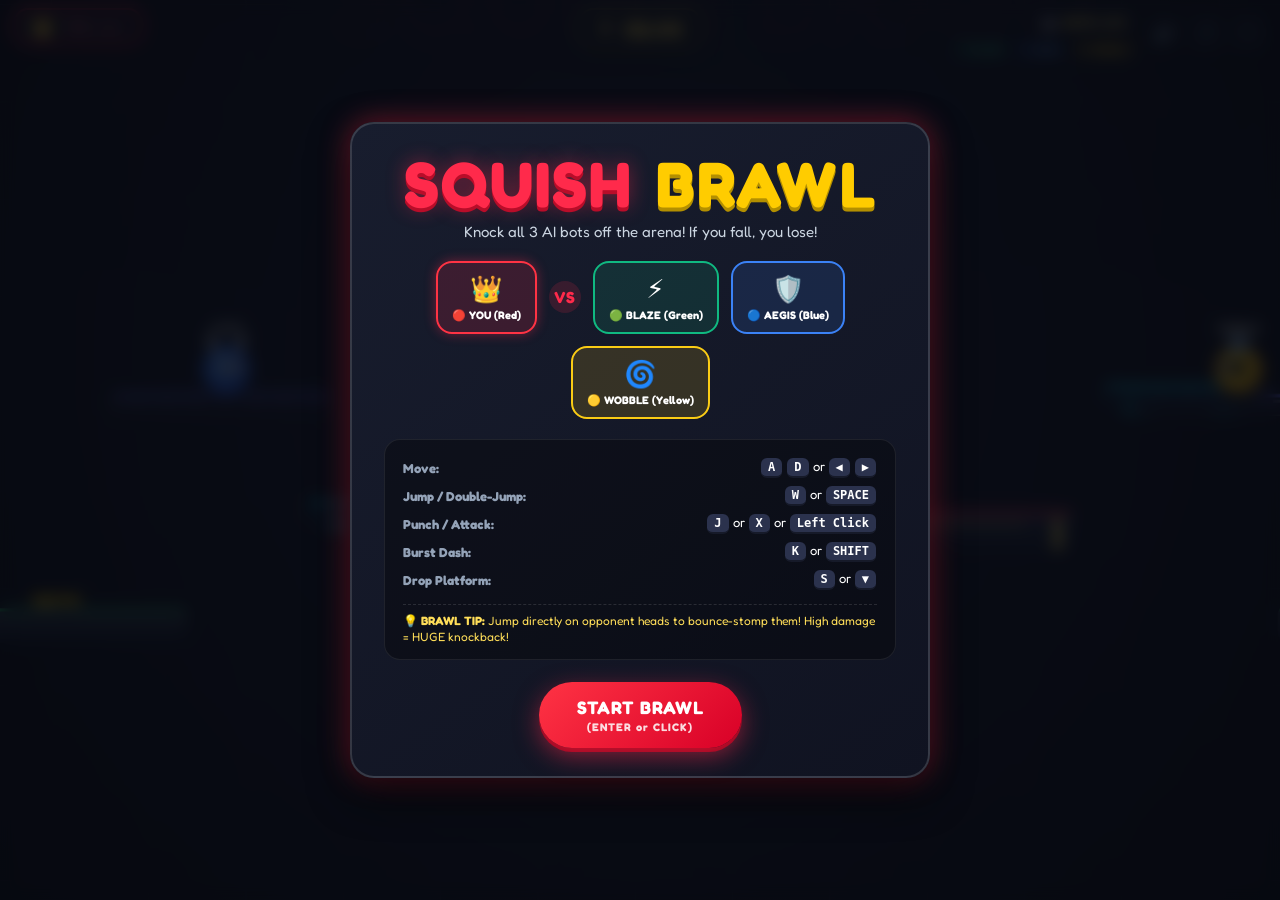
==== commit 865a80ff: "Add files via upload" ====
--- a/kuchaldo/index.html
+++ b/kuchaldo/index.html
@@ -62,14 +62,6 @@
         </div>
       </div>
     </header>
-
-    <!-- Portrait Mode Orientation Notice (Only shown on mobile touch devices held vertically) -->
-    <div id="rotate-device-notice" class="rotate-notice hidden">
-      <div class="rotate-notice-pill">
-        <span class="rotate-icon">🔄</span>
-        <span class="rotate-text">Rotate device to landscape for best view</span>
-      </div>
-    </div>
 
     <!-- Center Announcer & Overlay Banner -->
     <div id="announcer-overlay" class="announcer-overlay hidden">
--- a/kuchaldo/style.css
+++ b/kuchaldo/style.css
@@ -26,7 +26,12 @@
 html, body {
   width: 100%;
   height: 100%;
+  height: 100dvh;
+  margin: 0;
+  padding: 0;
   overflow: hidden;
+  position: fixed;
+  inset: 0;
   background-color: var(--bg-dark);
   font-family: var(--font-main);
   color: #ffffff;
@@ -34,9 +39,12 @@
 }
 
 #game-container {
-  position: relative;
-  width: 100vw;
-  height: 100vh;
+  position: fixed;
+  inset: 0;
+  width: 100%;
+  height: 100%;
+  height: 100dvh;
+  height: calc(var(--vh, 1vh) * 100);
   overflow: hidden;
   display: flex;
   justify-content: center;
@@ -264,58 +272,6 @@
 
 .hud-btn:active {
   transform: scale(0.92);
-}
-
-/* ============================================================
-   PORTRAIT ORIENTATION BANNER (Friendly mobile helper)
-   ============================================================ */
-
-.rotate-notice {
-  position: absolute;
-  top: 72px;
-  left: 50%;
-  transform: translateX(-50%);
-  z-index: 90;
-  pointer-events: none;
-  display: none;
-}
-
-.rotate-notice-pill {
-  background: rgba(15, 23, 42, 0.94);
-  border: 1.5px solid rgba(255, 204, 0, 0.6);
-  border-radius: 30px;
-  padding: 8px 18px;
-  display: flex;
-  align-items: center;
-  gap: 8px;
-  color: #ffde59;
-  font-size: 12px;
-  font-weight: 800;
-  box-shadow: 0 4px 16px rgba(0, 0, 0, 0.6);
-  animation: rotatePillPulse 2.5s infinite ease-in-out;
-  white-space: nowrap;
-}
-
-.rotate-icon {
-  font-size: 16px;
-  animation: spinIcon 3s infinite linear;
-}
-
-@keyframes rotatePillPulse {
-  0%, 100% { transform: scale(1); opacity: 0.95; }
-  50% { transform: scale(1.03); opacity: 1; }
-}
-
-@keyframes spinIcon {
-  0% { transform: rotate(0deg); }
-  50% { transform: rotate(180deg); }
-  100% { transform: rotate(360deg); }
-}
-
-@media (orientation: portrait) and (max-width: 900px) {
-  body.has-touch .rotate-notice:not(.hidden) {
-    display: flex;
-  }
 }
 
 /* ============================================================
@@ -619,8 +575,15 @@
    ============================================================ */
 
 .mobile-controls-layer {
-  position: absolute;
-  inset: 0;
+  position: fixed;
+  left: 0;
+  right: 0;
+  bottom: 0;
+  top: 0;
+  width: 100%;
+  height: 100%;
+  height: 100dvh;
+  height: calc(var(--vh, 1vh) * 100);
   pointer-events: none;
   z-index: 1000;
   display: flex;
@@ -628,7 +591,7 @@
   align-items: flex-end;
   padding-left: max(16px, env(safe-area-inset-left, 16px));
   padding-right: max(16px, env(safe-area-inset-right, 16px));
-  padding-bottom: max(14px, env(safe-area-inset-bottom, 14px));
+  padding-bottom: max(20px, calc(env(safe-area-inset-bottom, 0px) + 16px));
   padding-top: max(8px, env(safe-area-inset-top, 8px));
   box-sizing: border-box;
 }
@@ -644,6 +607,34 @@
 body.game-over .mobile-controls-layer,
 .mobile-controls-layer.hidden {
   display: none !important;
+}
+
+/* Portrait specific overlay positioning and thumb ergonomics */
+@media (orientation: portrait) {
+  .mobile-controls-layer {
+    padding-bottom: max(32px, calc(env(safe-area-inset-bottom, 0px) + 26px));
+    padding-left: max(14px, env(safe-area-inset-left, 14px));
+    padding-right: max(14px, env(safe-area-inset-right, 14px));
+  }
+
+  .mobile-cluster-left {
+    gap: 12px;
+  }
+
+  .dpad-btn {
+    width: clamp(52px, 14vw, 64px);
+    height: clamp(52px, 14vw, 64px);
+    border-radius: 18px;
+  }
+
+  .mobile-cluster-right {
+    gap: 14px;
+  }
+
+  .action-circle {
+    width: clamp(58px, 15vw, 68px);
+    height: clamp(58px, 15vw, 68px);
+  }
 }
 
 .touch-btn {
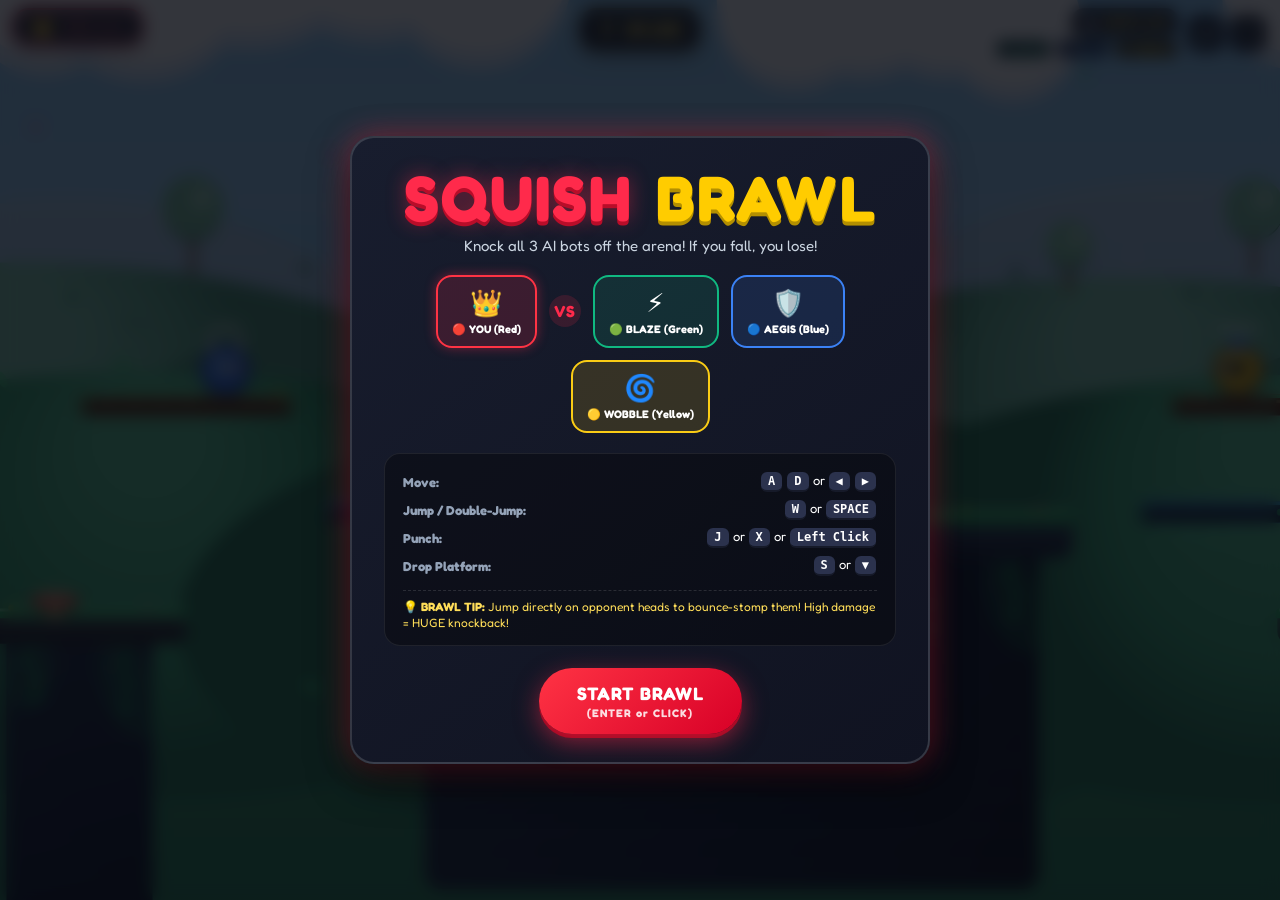
==== commit d17ec349: "Add files via upload" ====
--- a/kuchaldo/index.html
+++ b/kuchaldo/index.html
@@ -27,7 +27,7 @@
       <div class="hud-center">
         <div class="match-timer-box" id="match-timer-container">
           <span class="timer-icon">⏱</span>
-          <span id="match-timer">02:00</span>
+          <span id="match-timer">01:30</span>
         </div>
       </div>
 
@@ -58,7 +58,6 @@
         <div class="hud-buttons-cluster">
           <button id="btn-sound" class="hud-btn" title="Toggle Sound (M)" aria-label="Toggle Sound">🔊</button>
           <button id="btn-music" class="hud-btn" title="Toggle Music (B)" aria-label="Toggle Music">🎵</button>
-          <button id="btn-fullscreen" class="hud-btn" title="Fullscreen" aria-label="Toggle Fullscreen">⛶</button>
         </div>
       </div>
     </header>
@@ -66,6 +65,11 @@
     <!-- Center Announcer & Overlay Banner -->
     <div id="announcer-overlay" class="announcer-overlay hidden">
       <div id="announcer-text" class="announcer-text">3</div>
+    </div>
+
+    <!-- Temporary Kill Notification (Appears for ~1 second after player kill, then fades away) -->
+    <div id="kill-notification" class="kill-notification hidden">
+      <span id="kill-text" class="kill-text">1 KILL</span>
     </div>
 
     <!-- Match Over Modal -->
@@ -77,13 +81,6 @@
 
         <div class="stats-grid" id="modal-stats">
           <!-- Populated by JS -->
-        </div>
-
-        <div class="modal-actions">
-          <button id="btn-restart" class="action-btn restart-btn">
-            <span>PLAY AGAIN</span>
-            <span class="key-hint">(ENTER or SPACE)</span>
-          </button>
         </div>
       </div>
     </div>
@@ -127,12 +124,8 @@
             <span class="control-keys"><kbd>W</kbd> or <kbd>SPACE</kbd></span>
           </div>
           <div class="control-row">
-            <span class="control-label">Punch / Attack:</span>
+            <span class="control-label">Punch:</span>
             <span class="control-keys"><kbd>J</kbd> or <kbd>X</kbd> or <kbd>Left Click</kbd></span>
-          </div>
-          <div class="control-row">
-            <span class="control-label">Burst Dash:</span>
-            <span class="control-keys"><kbd>K</kbd> or <kbd>SHIFT</kbd></span>
           </div>
           <div class="control-row">
             <span class="control-label">Drop Platform:</span>
@@ -170,9 +163,9 @@
           <span class="touch-icon">⬆️</span>
           <span class="touch-label">JUMP</span>
         </button>
-        <button id="touch-attack" class="touch-btn action-circle attack-circle" data-key="attack" aria-label="Attack">
+        <button id="touch-attack" class="touch-btn action-circle attack-circle" data-key="attack" aria-label="Punch">
           <span class="touch-icon">🥊</span>
-          <span class="touch-label">ATTACK</span>
+          <span class="touch-label">PUNCH</span>
         </button>
       </div>
     </div>
--- a/kuchaldo/style.css
+++ b/kuchaldo/style.css
@@ -49,7 +49,7 @@
   display: flex;
   justify-content: center;
   align-items: center;
-  background: radial-gradient(circle at 50% 40%, #1e2438 0%, #0a0c14 100%);
+  background: linear-gradient(180deg, #3888df 0%, #60a5fa 35%, #93c5fd 65%, #bfdbfe 85%, #dbeafe 100%);
 }
 
 #game-canvas {
@@ -289,6 +289,48 @@
   align-items: center;
   justify-content: center;
   transition: opacity 0.25s ease;
+}
+
+.announcer-overlay.hidden {
+  display: none !important;
+  opacity: 0 !important;
+  pointer-events: none !important;
+}
+
+/* Temporary Kill Notification (Pops up briefly for ~1s on player kill, then fades) */
+.kill-notification {
+  position: absolute;
+  top: 22%;
+  left: 50%;
+  transform: translate(-50%, -50%) scale(1);
+  pointer-events: none;
+  z-index: 60;
+  display: flex;
+  align-items: center;
+  justify-content: center;
+  opacity: 1;
+  background: rgba(15, 23, 42, 0.88);
+  border: 2px solid #ffcc00;
+  box-shadow: 0 0 24px rgba(255, 204, 0, 0.55), 0 8px 24px rgba(0, 0, 0, 0.6);
+  border-radius: 24px;
+  padding: 8px 26px;
+  backdrop-filter: blur(8px);
+  transition: opacity 0.25s ease, transform 0.25s cubic-bezier(0.175, 0.885, 0.32, 1.275);
+}
+
+.kill-notification.hidden {
+  opacity: 0 !important;
+  transform: translate(-50%, -50%) scale(0.6);
+  pointer-events: none !important;
+}
+
+.kill-text {
+  font-size: clamp(22px, 4.5vw, 34px);
+  font-weight: 900;
+  color: #ffde59;
+  text-shadow: 0 2px 0 #b38f00, 0 0 14px rgba(255, 222, 89, 0.8);
+  letter-spacing: 1.5px;
+  text-transform: uppercase;
 }
 
 .announcer-text {
@@ -550,6 +592,10 @@
   margin-bottom: 24px;
 }
 
+.modal-card > .stats-grid:last-child {
+  margin-bottom: 0;
+}
+
 .stat-item {
   background: rgba(255, 255, 255, 0.06);
   border: 1px solid rgba(255, 255, 255, 0.1);
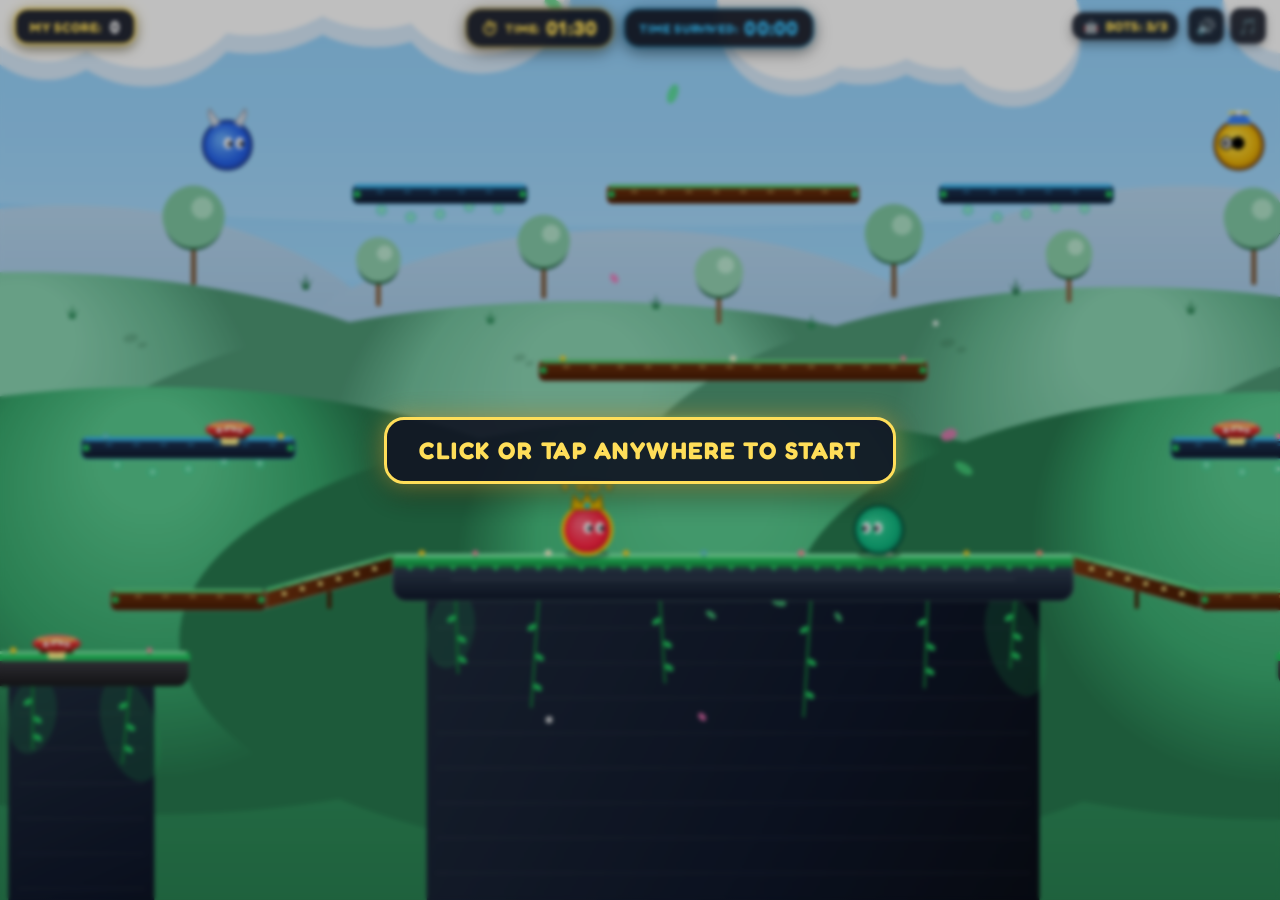
==== commit ea4f3dd5: "Add files via upload" ====
--- a/kuchaldo/index.html
+++ b/kuchaldo/index.html
@@ -13,46 +13,36 @@
   <div id="game-container">
     <canvas id="game-canvas"></canvas>
 
-    <!-- Top Match HUD (Responsive 3-Column: Player Left, Timer Center, Bots Right) -->
+    <!-- Top Match HUD (Simplified Layout: MY SCORE, TIME, TIME SURVIVED, Bot Count) -->
     <header id="hud" class="hud-layer">
-      <!-- TOP-LEFT: Player Information (Clean badge without damage percentage) -->
+      <!-- TOP-LEFT: MY SCORE -->
       <div class="hud-left">
-        <div class="player-hud-card" id="hud-player-card">
-          <span class="hud-avatar">👑</span>
-          <span class="hud-name">YOU <small>(RED)</small></span>
+        <div class="hud-score-card" id="hud-score-card">
+          <span class="hud-score-label">MY SCORE:</span>
+          <span class="hud-score-val" id="hud-my-score">0</span>
         </div>
       </div>
 
-      <!-- TOP-CENTER: Large Always-Centered Match Timer -->
+      <!-- TOP-CENTER: TIME (Remaining) and TIME SURVIVED -->
       <div class="hud-center">
-        <div class="match-timer-box" id="match-timer-container">
-          <span class="timer-icon">⏱</span>
-          <span id="match-timer">01:30</span>
+        <div class="hud-timers-row">
+          <div class="match-timer-box" id="match-timer-container">
+            <span class="timer-icon">⏱</span>
+            <span class="timer-prefix">TIME:</span>
+            <span id="match-timer">01:30</span>
+          </div>
+          <div class="survived-box" id="survived-container">
+            <span class="survived-prefix">TIME SURVIVED:</span>
+            <span id="hud-time-survived">00:00</span>
+          </div>
         </div>
       </div>
 
-      <!-- TOP-RIGHT: Remaining Bots & Quick Settings -->
+      <!-- TOP-RIGHT: Bot Count Indicator & Sound Controls -->
       <div class="hud-right">
-        <div class="bots-hud-box" id="bots-hud-box">
-          <div class="bots-count-pill" id="bots-count-pill">
-            <span class="bots-icon">🤖</span>
-            <span id="alive-count">BOTS: 3/3</span>
-          </div>
-          <!-- Mini Bot Status Indicators (Clean status dots and names) -->
-          <div class="bots-status-row" id="bots-status-row">
-            <div class="bot-status-item bot-blaze" id="card-dmg-bot_blaze" title="Blaze (Green)">
-              <span class="bot-dot dot-green"></span>
-              <span class="bot-short">BLAZE</span>
-            </div>
-            <div class="bot-status-item bot-aegis" id="card-dmg-bot_aegis" title="Aegis (Blue)">
-              <span class="bot-dot dot-blue"></span>
-              <span class="bot-short">AEGIS</span>
-            </div>
-            <div class="bot-status-item bot-wobble" id="card-dmg-bot_wobble" title="Wobble (Yellow)">
-              <span class="bot-dot dot-yellow"></span>
-              <span class="bot-short">WOBBLE</span>
-            </div>
-          </div>
+        <div class="bots-count-pill" id="bots-count-pill">
+          <span class="bots-icon">🤖</span>
+          <span id="alive-count">BOTS: 3/3</span>
         </div>
 
         <div class="hud-buttons-cluster">
@@ -72,75 +62,22 @@
       <span id="kill-text" class="kill-text">1 KILL</span>
     </div>
 
-    <!-- Match Over Modal -->
+    <!-- Match Over Modal (Simplified: Final Score & Time Survived only, No Menu Buttons) -->
     <div id="game-over-modal" class="modal-layer hidden">
       <div class="modal-card">
         <div class="trophy-badge" id="modal-trophy">🏆</div>
-        <h1 id="modal-title" class="modal-title">VICTORY!</h1>
-        <p id="modal-subtitle" class="modal-subtitle">You out-squished all rivals!</p>
+        <h1 id="modal-title" class="modal-title">MATCH COMPLETE</h1>
+        <p id="modal-subtitle" class="modal-subtitle">Match finished!</p>
 
         <div class="stats-grid" id="modal-stats">
-          <!-- Populated by JS -->
+          <!-- Populated by JS: Final Score & Time Survived -->
         </div>
       </div>
     </div>
 
-    <!-- Start / Title Screen Overlay -->
-    <div id="title-screen" class="modal-layer">
-      <div class="modal-card title-card">
-        <div class="game-logo">
-          <span class="logo-red">SQUISH</span>
-          <span class="logo-accent">BRAWL</span>
-        </div>
-        <p class="tagline">Knock all 3 AI bots off the arena! If you fall, you lose!</p>
-
-        <div class="character-preview-row">
-          <div class="preview-blob player-blob">
-            <div class="blob-crown">👑</div>
-            <div class="blob-tag">🔴 YOU (Red)</div>
-          </div>
-          <div class="vs-badge">VS</div>
-          <div class="preview-blob bot-blob-1">
-            <div class="blob-horns">⚡</div>
-            <div class="blob-tag">🟢 BLAZE (Green)</div>
-          </div>
-          <div class="preview-blob bot-blob-2">
-            <div class="blob-horns">🛡️</div>
-            <div class="blob-tag">🔵 AEGIS (Blue)</div>
-          </div>
-          <div class="preview-blob bot-blob-3">
-            <div class="blob-horns">🌀</div>
-            <div class="blob-tag">🟡 WOBBLE (Yellow)</div>
-          </div>
-        </div>
-
-        <div class="instructions-panel">
-          <div class="control-row">
-            <span class="control-label">Move:</span>
-            <span class="control-keys"><kbd>A</kbd> <kbd>D</kbd> or <kbd>◀</kbd> <kbd>▶</kbd></span>
-          </div>
-          <div class="control-row">
-            <span class="control-label">Jump / Double-Jump:</span>
-            <span class="control-keys"><kbd>W</kbd> or <kbd>SPACE</kbd></span>
-          </div>
-          <div class="control-row">
-            <span class="control-label">Punch:</span>
-            <span class="control-keys"><kbd>J</kbd> or <kbd>X</kbd> or <kbd>Left Click</kbd></span>
-          </div>
-          <div class="control-row">
-            <span class="control-label">Drop Platform:</span>
-            <span class="control-keys"><kbd>S</kbd> or <kbd>▼</kbd></span>
-          </div>
-          <div class="pro-tip">
-            💡 <strong>BRAWL TIP:</strong> Jump directly on opponent heads to bounce-stomp them! High damage = HUGE knockback!
-          </div>
-        </div>
-
-        <button id="btn-start" class="action-btn start-btn">
-          <span>START BRAWL</span>
-          <span class="key-hint">(ENTER or CLICK)</span>
-        </button>
-      </div>
+    <!-- Click / Tap Anywhere to Start Overlay (No starting menu) -->
+    <div id="tap-to-start-hint" class="tap-to-start-overlay">
+      <div class="start-prompt-pulse">CLICK OR TAP ANYWHERE TO START</div>
     </div>
 
     <!-- Mobile Touch Controls Layer (Automatically shown on mobile / touch devices, strictly hidden on PC) -->
--- a/kuchaldo/style.css
+++ b/kuchaldo/style.css
@@ -84,17 +84,17 @@
   pointer-events: auto;
 }
 
-/* TOP-LEFT: Player Information Card */
+/* TOP-LEFT: MY SCORE Card */
 .hud-left {
   display: flex;
   align-items: center;
   z-index: 2;
 }
 
-.player-hud-card {
-  background: rgba(18, 22, 36, 0.88);
-  border: 2px solid #ff2a4b;
-  box-shadow: 0 0 14px rgba(255, 42, 75, 0.4), 0 4px 12px rgba(0, 0, 0, 0.5);
+.hud-score-card {
+  background: rgba(18, 22, 36, 0.92);
+  border: 2px solid #ffde59;
+  box-shadow: 0 0 14px rgba(255, 222, 89, 0.4), 0 4px 12px rgba(0, 0, 0, 0.5);
   border-radius: 14px;
   padding: 6px 14px;
   display: flex;
@@ -103,32 +103,24 @@
   backdrop-filter: blur(8px);
 }
 
-.player-hud-card .hud-avatar {
-  font-size: 20px;
-  line-height: 1;
-}
-
-.player-hud-card .hud-name {
+.hud-score-label {
   font-size: 13px;
   font-weight: 900;
   letter-spacing: 0.8px;
-  color: #ff5e78;
+  color: #ffde59;
   text-transform: uppercase;
   white-space: nowrap;
 }
 
-.player-hud-card .hud-name small {
-  font-size: 10px;
-  opacity: 0.85;
-}
-
-.player-hud-card.eliminated {
-  opacity: 0.35;
-  filter: grayscale(80%);
-  border-color: rgba(255, 255, 255, 0.1);
-}
-
-/* TOP-CENTER: Large Always-Centered Timer */
+.hud-score-val {
+  font-size: 17px;
+  font-weight: 900;
+  color: #ffffff;
+  font-variant-numeric: tabular-nums;
+  white-space: nowrap;
+}
+
+/* TOP-CENTER: Large Always-Centered Timers Row */
 .hud-center {
   position: absolute;
   left: 50%;
@@ -141,17 +133,23 @@
   z-index: 10;
 }
 
+.hud-timers-row {
+  display: flex;
+  align-items: center;
+  gap: 10px;
+}
+
 .match-timer-box {
   background: rgba(18, 22, 36, 0.92);
-  border: 2px solid rgba(255, 222, 89, 0.45);
+  border: 2px solid rgba(255, 222, 89, 0.5);
   border-radius: 16px;
-  padding: 6px 16px;
-  display: flex;
-  align-items: center;
-  gap: 8px;
-  font-weight: 900;
-  font-size: clamp(15px, 3.5vw, 22px);
-  letter-spacing: 1.5px;
+  padding: 6px 14px;
+  display: flex;
+  align-items: center;
+  gap: 6px;
+  font-weight: 900;
+  font-size: clamp(14px, 3.2vw, 20px);
+  letter-spacing: 1.2px;
   font-variant-numeric: tabular-nums;
   color: #ffde59;
   box-shadow: 0 4px 16px rgba(0, 0, 0, 0.5), 0 0 10px rgba(255, 222, 89, 0.25);
@@ -159,8 +157,38 @@
   white-space: nowrap;
 }
 
+.timer-prefix {
+  font-size: 12px;
+  color: #ffde59;
+  letter-spacing: 0.8px;
+}
+
 .timer-icon {
-  font-size: clamp(14px, 3vw, 18px);
+  font-size: clamp(13px, 2.8vw, 17px);
+}
+
+.survived-box {
+  background: rgba(18, 22, 36, 0.92);
+  border: 2px solid rgba(56, 189, 248, 0.5);
+  border-radius: 16px;
+  padding: 6px 14px;
+  display: flex;
+  align-items: center;
+  gap: 6px;
+  font-weight: 900;
+  font-size: clamp(14px, 3.2vw, 20px);
+  letter-spacing: 1.2px;
+  font-variant-numeric: tabular-nums;
+  color: #38bdf8;
+  box-shadow: 0 4px 16px rgba(0, 0, 0, 0.5), 0 0 10px rgba(56, 189, 248, 0.25);
+  backdrop-filter: blur(8px);
+  white-space: nowrap;
+}
+
+.survived-prefix {
+  font-size: 12px;
+  color: #38bdf8;
+  letter-spacing: 0.8px;
 }
 
 /* TOP-RIGHT: Bots Remaining & Compact Controls */
@@ -347,6 +375,50 @@
   0% { transform: scale(0.4) rotate(-5deg); opacity: 0; }
   60% { transform: scale(1.15) rotate(2deg); opacity: 1; }
   100% { transform: scale(1) rotate(0deg); opacity: 1; }
+}
+
+/* ============================================================
+   CLICK OR TAP ANYWHERE TO START OVERLAY
+   ============================================================ */
+.tap-to-start-overlay {
+  position: absolute;
+  inset: 0;
+  display: flex;
+  align-items: center;
+  justify-content: center;
+  z-index: 1000;
+  cursor: pointer;
+  background: rgba(0, 0, 0, 0.25);
+  backdrop-filter: blur(2px);
+  user-select: none;
+  -webkit-tap-highlight-color: transparent;
+  transition: opacity 0.3s ease;
+}
+
+.tap-to-start-overlay.hidden {
+  opacity: 0;
+  pointer-events: none;
+  display: none !important;
+}
+
+.start-prompt-pulse {
+  background: rgba(18, 22, 36, 0.92);
+  border: 3px solid #ffde59;
+  border-radius: 20px;
+  padding: 16px 32px;
+  font-family: 'Fredoka', sans-serif;
+  font-size: clamp(16px, 4vw, 24px);
+  font-weight: 900;
+  letter-spacing: 1.5px;
+  color: #ffde59;
+  text-align: center;
+  box-shadow: 0 0 25px rgba(255, 222, 89, 0.5), 0 8px 32px rgba(0, 0, 0, 0.6);
+  animation: promptPulse 1.4s ease-in-out infinite alternate;
+}
+
+@keyframes promptPulse {
+  0% { transform: scale(0.96); box-shadow: 0 0 15px rgba(255, 222, 89, 0.35); }
+  100% { transform: scale(1.04); box-shadow: 0 0 32px rgba(255, 222, 89, 0.7); }
 }
 
 /* ============================================================
@@ -560,11 +632,63 @@
   opacity: 0.85;
 }
 
-/* Game Over Card Details */
-.trophy-badge {
-  font-size: 56px;
-  margin-bottom: 6px;
-  animation: bounceTrophy 1.2s infinite alternate;
+/* ============================================================
+   VICTORY & GAME OVER RESULT MODAL
+   Centered exactly vertically and horizontally on any viewport
+   with balanced card proportions and comfortable spacing
+   ============================================================ */
+
+#game-over-modal.modal-layer {
+  position: fixed;
+  inset: 0;
+  width: 100vw;
+  height: 100vh;
+  height: 100dvh;
+  display: flex;
+  align-items: center;
+  justify-content: center;
+  background: rgba(7, 9, 16, 0.78);
+  backdrop-filter: blur(8px);
+  -webkit-backdrop-filter: blur(8px);
+  z-index: 1200;
+  padding: 16px;
+  box-sizing: border-box;
+}
+
+#game-over-modal.modal-layer.hidden {
+  opacity: 0;
+  pointer-events: none;
+  display: none !important;
+}
+
+#game-over-modal .modal-card {
+  background: linear-gradient(145deg, #181d2e 0%, #101321 100%);
+  border: 2px solid rgba(255, 255, 255, 0.16);
+  border-radius: 24px;
+  padding: 32px 28px 28px 28px;
+  max-width: 440px;
+  width: min(440px, 90vw);
+  text-align: center;
+  box-shadow: 0 20px 50px rgba(0, 0, 0, 0.7), 0 0 35px var(--red-glow);
+  position: relative;
+  margin: auto;
+  animation: modalScaleCenter 0.35s cubic-bezier(0.16, 1, 0.3, 1);
+  display: flex;
+  flex-direction: column;
+  align-items: center;
+  justify-content: center;
+}
+
+@keyframes modalScaleCenter {
+  0% { transform: scale(0.92); opacity: 0; }
+  100% { transform: scale(1); opacity: 1; }
+}
+
+#game-over-modal .trophy-badge {
+  font-size: 54px;
+  line-height: 1;
+  margin-bottom: 8px;
+  animation: bounceTrophy 1.4s ease-in-out infinite alternate;
 }
 
 @keyframes bounceTrophy {
@@ -572,47 +696,57 @@
   to { transform: translateY(-8px); }
 }
 
-.modal-title {
-  font-size: 38px;
+#game-over-modal .modal-title {
+  font-size: clamp(26px, 5.5vw, 34px);
   font-weight: 900;
   letter-spacing: 1.5px;
-  margin-bottom: 4px;
-}
-
-.modal-subtitle {
+  margin-bottom: 6px;
+  line-height: 1.15;
+}
+
+#game-over-modal .modal-subtitle {
   color: #94a3b8;
-  font-size: 15px;
-  margin-bottom: 20px;
-}
-
-.stats-grid {
+  font-size: 14px;
+  font-weight: 600;
+  line-height: 1.4;
+  margin-bottom: 22px;
+  max-width: 360px;
+}
+
+#game-over-modal .stats-grid {
   display: grid;
-  grid-template-columns: repeat(3, 1fr);
-  gap: 10px;
-  margin-bottom: 24px;
-}
-
-.modal-card > .stats-grid:last-child {
+  grid-template-columns: 1fr 1fr;
+  gap: 12px;
+  width: 100%;
   margin-bottom: 0;
 }
 
-.stat-item {
-  background: rgba(255, 255, 255, 0.06);
-  border: 1px solid rgba(255, 255, 255, 0.1);
-  border-radius: 12px;
-  padding: 10px 8px;
-}
-
-.stat-val {
-  font-size: 22px;
+#game-over-modal .stat-item {
+  background: rgba(255, 255, 255, 0.05);
+  border: 1.5px solid rgba(255, 255, 255, 0.12);
+  border-radius: 14px;
+  padding: 12px 10px;
+  display: flex;
+  flex-direction: column;
+  align-items: center;
+  justify-content: center;
+  gap: 4px;
+  min-height: 72px;
+}
+
+#game-over-modal .stat-val {
+  font-size: clamp(22px, 5vw, 26px);
   font-weight: 900;
   color: #ffde59;
-}
-
-.stat-lbl {
+  line-height: 1.1;
+  font-variant-numeric: tabular-nums;
+}
+
+#game-over-modal .stat-lbl {
   font-size: 11px;
-  font-weight: 700;
+  font-weight: 800;
   color: #94a3b8;
+  letter-spacing: 0.8px;
   text-transform: uppercase;
 }
 
@@ -811,26 +945,32 @@
     padding-right: max(8px, env(safe-area-inset-right, 8px));
   }
 
-  .player-hud-card {
-    padding: 4px 8px;
+  .hud-score-card {
+    padding: 4px 10px;
     gap: 6px;
   }
 
-  .player-hud-card .hud-avatar {
-    font-size: 16px;
-  }
-
-  .player-hud-card .hud-name {
-    font-size: 9px;
-  }
-
-  .match-timer-box {
-    padding: 4px 12px;
+  .hud-score-label {
+    font-size: 11px;
+  }
+
+  .hud-score-val {
+    font-size: 14px;
+  }
+
+  .match-timer-box, .survived-box {
+    padding: 4px 10px;
     border-radius: 12px;
+    font-size: 13px;
+    gap: 4px;
+  }
+
+  .timer-prefix, .survived-prefix {
+    font-size: 10px;
   }
 
   .bots-status-row {
-    display: none; /* Hide mini pips on narrow portrait to keep header pristine */
+    display: none !important;
   }
 
   .bots-count-pill {
@@ -844,26 +984,10 @@
     font-size: 14px;
   }
 
-  .modal-card {
-    padding: 20px 16px;
-    max-width: 92vw;
-  }
-
-  .game-logo {
-    font-size: clamp(32px, 8vw, 44px);
-  }
-
-  .instructions-panel {
-    display: none;
-  }
-
-  .character-preview-row {
-    gap: 6px;
-  }
-
-  .preview-blob {
-    min-width: 60px;
-    padding: 6px;
+  #game-over-modal .modal-card {
+    padding: 24px 20px 22px 20px;
+    max-width: min(390px, 90vw);
+    border-radius: 20px;
   }
 }
 
@@ -874,28 +998,32 @@
     padding-right: max(4px, env(safe-area-inset-right, 4px));
   }
 
-  .player-hud-card {
+  .hud-score-card {
     padding: 2px 6px;
     gap: 4px;
   }
 
-  .player-hud-card .hud-avatar {
-    font-size: 14px;
-  }
-
-  .player-hud-card .hud-name {
-    font-size: 8px;
-  }
-
-  .match-timer-box {
-    padding: 2px 8px;
-    font-size: 13px;
-    border-radius: 10px;
-    gap: 4px;
+  .hud-score-label {
+    font-size: 9px;
+  }
+
+  .hud-score-val {
+    font-size: 12px;
+  }
+
+  .match-timer-box, .survived-box {
+    padding: 2px 6px;
+    font-size: 11px;
+    border-radius: 8px;
+    gap: 3px;
+  }
+
+  .timer-prefix, .survived-prefix {
+    font-size: 9px;
   }
 
   .timer-icon {
-    font-size: 11px;
+    font-size: 10px;
   }
 
   .bots-count-pill {
@@ -905,6 +1033,40 @@
 
   .hud-buttons-cluster {
     display: none; /* Hide sound/fullscreen buttons on <480px portrait to protect timer clearance */
+  }
+
+  #game-over-modal .modal-card {
+    padding: 20px 16px 18px 16px;
+    max-width: min(330px, 92vw);
+    border-radius: 18px;
+  }
+
+  #game-over-modal .trophy-badge {
+    font-size: 42px;
+    margin-bottom: 4px;
+  }
+
+  #game-over-modal .modal-title {
+    font-size: 22px;
+    margin-bottom: 3px;
+  }
+
+  #game-over-modal .modal-subtitle {
+    font-size: 12px;
+    margin-bottom: 14px;
+  }
+
+  #game-over-modal .stat-item {
+    min-height: 60px;
+    padding: 8px 6px;
+  }
+
+  #game-over-modal .stat-val {
+    font-size: 20px;
+  }
+
+  #game-over-modal .stat-lbl {
+    font-size: 9.5px;
   }
 }
 
@@ -916,25 +1078,29 @@
     padding-right: max(10px, env(safe-area-inset-right, 10px));
   }
 
-  .player-hud-card {
+  .hud-score-card {
     padding: 3px 8px;
     border-radius: 10px;
     gap: 6px;
   }
 
-  .player-hud-card .hud-avatar {
-    font-size: 16px;
-  }
-
-  .player-hud-card .hud-name {
-    font-size: 9px;
-  }
-
-  .match-timer-box {
-    top: max(4px, env(safe-area-inset-top, 4px));
-    padding: 3px 12px;
+  .hud-score-label {
+    font-size: 10px;
+  }
+
+  .hud-score-val {
+    font-size: 13px;
+  }
+
+  .match-timer-box, .survived-box {
+    padding: 3px 10px;
     border-radius: 12px;
-    font-size: 15px;
+    font-size: 13px;
+    gap: 4px;
+  }
+
+  .timer-prefix, .survived-prefix {
+    font-size: 10px;
   }
 
   .bots-count-pill {
@@ -944,18 +1110,7 @@
   }
 
   .bots-status-row {
-    display: flex;
-    gap: 3px;
-  }
-
-  .bot-status-item {
-    padding: 1px 4px;
-    font-size: 9px;
-    gap: 2px;
-  }
-
-  .bot-status-item .bot-short {
-    display: none; /* Hide bot names on compact landscape, show dot + % to keep spacing generous */
+    display: none !important;
   }
 
   .hud-buttons-cluster {
@@ -969,11 +1124,44 @@
     border-radius: 7px;
   }
 
-  .modal-card {
-    padding: 12px 18px;
-    max-height: 94vh;
-    overflow-y: auto;
-  }
+  #game-over-modal .modal-card {
+    padding: 14px 20px 12px 20px;
+    max-width: min(380px, 88vw);
+    border-radius: 18px;
+  }
+
+  #game-over-modal .trophy-badge {
+    font-size: 34px;
+    margin-bottom: 2px;
+  }
+
+  #game-over-modal .modal-title {
+    font-size: 22px;
+    margin-bottom: 2px;
+  }
+
+  #game-over-modal .modal-subtitle {
+    font-size: 12px;
+    margin-bottom: 10px;
+  }
+
+  #game-over-modal .stats-grid {
+    gap: 8px;
+  }
+
+  #game-over-modal .stat-item {
+    min-height: 52px;
+    padding: 6px 10px;
+  }
+
+  #game-over-modal .stat-val {
+    font-size: 20px;
+  }
+
+  #game-over-modal .stat-lbl {
+    font-size: 9.5px;
+  }
+}
 
   .game-logo {
     font-size: 26px;
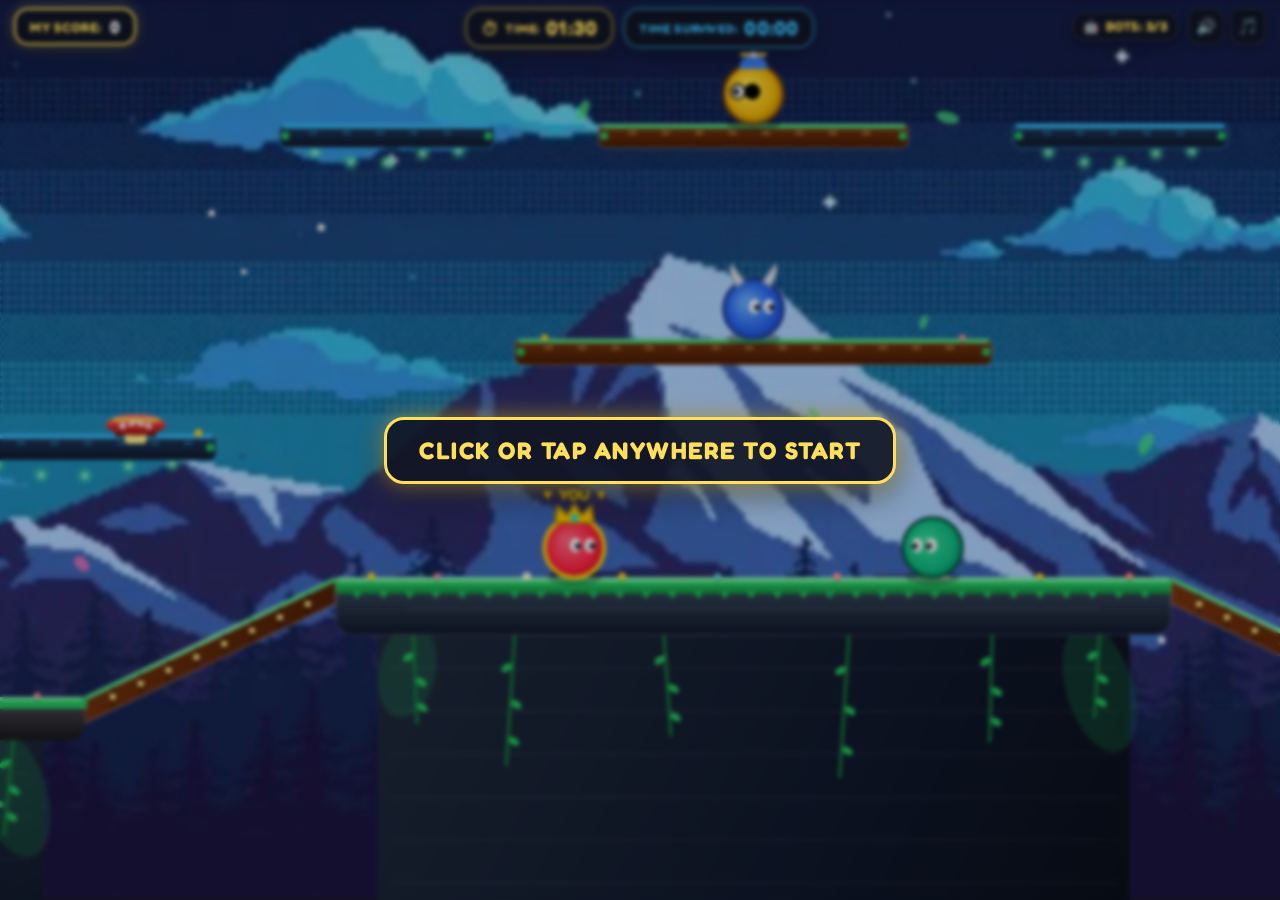
==== commit f3cfa208: "Add files via upload" ====
--- a/kuchaldo/index.html
+++ b/kuchaldo/index.html
@@ -62,16 +62,35 @@
       <span id="kill-text" class="kill-text">1 KILL</span>
     </div>
 
-    <!-- Match Over Modal (Simplified: Final Score & Time Survived only, No Menu Buttons) -->
+    <!-- Match Over Modal (Score Breakdown & Final Result) -->
     <div id="game-over-modal" class="modal-layer hidden">
       <div class="modal-card">
-        <div class="trophy-badge" id="modal-trophy">🏆</div>
-        <h1 id="modal-title" class="modal-title">MATCH COMPLETE</h1>
-        <p id="modal-subtitle" class="modal-subtitle">Match finished!</p>
+        <div class="trophy-badge" id="modal-trophy">👑</div>
 
-        <div class="stats-grid" id="modal-stats">
-          <!-- Populated by JS: Final Score & Time Survived -->
+        <!-- Score Breakdown Lines (Fist Score, Squeeze Score, Total Score) -->
+        <div class="score-breakdown-card" id="modal-breakdown">
+          <div class="breakdown-line">
+            <span class="breakdown-label">FIST SCORE</span>
+            <span class="breakdown-sep">=</span>
+            <span class="breakdown-val" id="modal-fist-score">0</span>
+          </div>
+          <div class="breakdown-line">
+            <span class="breakdown-label">SQUEEZE SCORE</span>
+            <span class="breakdown-sep">=</span>
+            <span class="breakdown-val" id="modal-squeeze-score">0</span>
+          </div>
+          <div class="breakdown-divider"></div>
+          <div class="breakdown-line total-line">
+            <span class="breakdown-label">TOTAL SCORE</span>
+            <span class="breakdown-sep">=</span>
+            <span class="breakdown-val" id="modal-total-score">0</span>
+          </div>
         </div>
+
+        <!-- Final Result: Displayed AFTER score breakdown -->
+        <h1 id="modal-title" class="modal-title">YOU WIN</h1>
+        <p id="modal-subtitle" class="modal-subtitle"></p>
+        <div class="survival-pill" id="modal-survival">TIME SURVIVED: 0s</div>
       </div>
     </div>
 
--- a/kuchaldo/style.css
+++ b/kuchaldo/style.css
@@ -49,7 +49,13 @@
   display: flex;
   justify-content: center;
   align-items: center;
-  background: linear-gradient(180deg, #3888df 0%, #60a5fa 35%, #93c5fd 65%, #bfdbfe 85%, #dbeafe 100%);
+  background-color: #060919;
+  background-image: url('mountain_bg.png');
+  background-position: center bottom;
+  background-size: cover;
+  background-repeat: no-repeat;
+  image-rendering: pixelated;
+  image-rendering: crisp-edges;
 }
 
 #game-canvas {
@@ -685,69 +691,116 @@
 }
 
 #game-over-modal .trophy-badge {
-  font-size: 54px;
+  font-size: 48px;
   line-height: 1;
-  margin-bottom: 8px;
+  margin-bottom: 6px;
   animation: bounceTrophy 1.4s ease-in-out infinite alternate;
 }
 
 @keyframes bounceTrophy {
   from { transform: translateY(0); }
-  to { transform: translateY(-8px); }
+  to { transform: translateY(-6px); }
+}
+
+#game-over-modal .score-breakdown-card {
+  width: 100%;
+  background: rgba(255, 255, 255, 0.04);
+  border: 1.5px solid rgba(255, 255, 255, 0.12);
+  border-radius: 16px;
+  padding: 12px 18px;
+  margin-bottom: 12px;
+  box-sizing: border-box;
+  display: flex;
+  flex-direction: column;
+  gap: 2px;
+}
+
+#game-over-modal .breakdown-line {
+  display: flex;
+  justify-content: space-between;
+  align-items: center;
+  font-family: 'Fredoka', -apple-system, BlinkMacSystemFont, sans-serif;
+  font-weight: 800;
+  font-size: 14px;
+  letter-spacing: 0.8px;
+  padding: 3px 0;
+}
+
+#game-over-modal .breakdown-label {
+  color: #cbd5e1;
+  text-transform: uppercase;
+  font-size: 13px;
+  font-weight: 800;
+}
+
+#game-over-modal .breakdown-sep {
+  color: #64748b;
+  font-weight: 900;
+  margin: 0 10px;
+}
+
+#game-over-modal .breakdown-val {
+  color: #ffde59;
+  font-size: 18px;
+  font-weight: 900;
+  font-variant-numeric: tabular-nums;
+  margin-left: auto;
+}
+
+#game-over-modal .breakdown-divider {
+  height: 1px;
+  background: rgba(255, 255, 255, 0.12);
+  margin: 4px 0;
+}
+
+#game-over-modal .breakdown-line.total-line {
+  padding-top: 4px;
+}
+
+#game-over-modal .breakdown-line.total-line .breakdown-label {
+  color: #ffffff;
+  font-size: 15px;
+  font-weight: 900;
+}
+
+#game-over-modal .breakdown-line.total-line .breakdown-val {
+  color: #4ade80;
+  font-size: 22px;
+  font-weight: 900;
+  text-shadow: 0 0 12px rgba(74, 222, 128, 0.4);
 }
 
 #game-over-modal .modal-title {
-  font-size: clamp(26px, 5.5vw, 34px);
-  font-weight: 900;
-  letter-spacing: 1.5px;
-  margin-bottom: 6px;
+  font-size: clamp(28px, 6vw, 36px);
+  font-weight: 900;
+  letter-spacing: 2px;
+  margin-bottom: 4px;
   line-height: 1.15;
 }
 
 #game-over-modal .modal-subtitle {
   color: #94a3b8;
-  font-size: 14px;
+  font-size: 13px;
   font-weight: 600;
-  line-height: 1.4;
-  margin-bottom: 22px;
+  line-height: 1.35;
+  margin-bottom: 6px;
   max-width: 360px;
 }
 
-#game-over-modal .stats-grid {
-  display: grid;
-  grid-template-columns: 1fr 1fr;
-  gap: 12px;
-  width: 100%;
-  margin-bottom: 0;
-}
-
-#game-over-modal .stat-item {
-  background: rgba(255, 255, 255, 0.05);
-  border: 1.5px solid rgba(255, 255, 255, 0.12);
-  border-radius: 14px;
-  padding: 12px 10px;
-  display: flex;
-  flex-direction: column;
-  align-items: center;
-  justify-content: center;
-  gap: 4px;
-  min-height: 72px;
-}
-
-#game-over-modal .stat-val {
-  font-size: clamp(22px, 5vw, 26px);
-  font-weight: 900;
-  color: #ffde59;
-  line-height: 1.1;
-  font-variant-numeric: tabular-nums;
-}
-
-#game-over-modal .stat-lbl {
-  font-size: 11px;
+#game-over-modal .survival-pill {
+  font-size: 11.5px;
   font-weight: 800;
   color: #94a3b8;
   letter-spacing: 0.8px;
-  text-transform: uppercase;
+  background: rgba(255, 255, 255, 0.05);
+  border: 1px solid rgba(255, 255, 255, 0.1);
+  padding: 4px 12px;
+  border-radius: 12px;
+  margin-top: 2px;
+}
+
+#game-over-modal .stats-grid {
+  display: none;
 }
 
 /* ============================================================
@@ -1036,37 +1089,52 @@
   }
 
   #game-over-modal .modal-card {
-    padding: 20px 16px 18px 16px;
-    max-width: min(330px, 92vw);
+    padding: 18px 16px 14px 16px;
+    max-width: min(340px, 92vw);
     border-radius: 18px;
   }
 
   #game-over-modal .trophy-badge {
-    font-size: 42px;
+    font-size: 38px;
     margin-bottom: 4px;
   }
 
+  #game-over-modal .score-breakdown-card {
+    padding: 10px 14px;
+    margin-bottom: 10px;
+    border-radius: 14px;
+  }
+
+  #game-over-modal .breakdown-line {
+    font-size: 13px;
+    padding: 2px 0;
+  }
+
+  #game-over-modal .breakdown-val {
+    font-size: 16px;
+  }
+
+  #game-over-modal .breakdown-line.total-line .breakdown-label {
+    font-size: 14px;
+  }
+
+  #game-over-modal .breakdown-line.total-line .breakdown-val {
+    font-size: 19px;
+  }
+
   #game-over-modal .modal-title {
-    font-size: 22px;
-    margin-bottom: 3px;
+    font-size: 24px;
+    margin-bottom: 2px;
   }
 
   #game-over-modal .modal-subtitle {
-    font-size: 12px;
-    margin-bottom: 14px;
-  }
-
-  #game-over-modal .stat-item {
-    min-height: 60px;
-    padding: 8px 6px;
-  }
-
-  #game-over-modal .stat-val {
-    font-size: 20px;
-  }
-
-  #game-over-modal .stat-lbl {
-    font-size: 9.5px;
+    font-size: 11.5px;
+    margin-bottom: 4px;
+  }
+
+  #game-over-modal .survival-pill {
+    font-size: 10.5px;
+    padding: 3px 10px;
   }
 }
 
@@ -1125,41 +1193,53 @@
   }
 
   #game-over-modal .modal-card {
-    padding: 14px 20px 12px 20px;
-    max-width: min(380px, 88vw);
-    border-radius: 18px;
+    padding: 10px 18px 8px 18px;
+    max-width: min(390px, 88vw);
+    border-radius: 16px;
   }
 
   #game-over-modal .trophy-badge {
-    font-size: 34px;
+    font-size: 28px;
     margin-bottom: 2px;
   }
 
+  #game-over-modal .score-breakdown-card {
+    padding: 6px 14px;
+    margin-bottom: 6px;
+    border-radius: 12px;
+    gap: 1px;
+  }
+
+  #game-over-modal .breakdown-line {
+    font-size: 12px;
+    padding: 1px 0;
+  }
+
+  #game-over-modal .breakdown-val {
+    font-size: 15px;
+  }
+
+  #game-over-modal .breakdown-line.total-line .breakdown-label {
+    font-size: 13px;
+  }
+
+  #game-over-modal .breakdown-line.total-line .breakdown-val {
+    font-size: 17px;
+  }
+
   #game-over-modal .modal-title {
-    font-size: 22px;
+    font-size: 20px;
+    margin-bottom: 1px;
+  }
+
+  #game-over-modal .modal-subtitle {
+    font-size: 11px;
     margin-bottom: 2px;
   }
 
-  #game-over-modal .modal-subtitle {
-    font-size: 12px;
-    margin-bottom: 10px;
-  }
-
-  #game-over-modal .stats-grid {
-    gap: 8px;
-  }
-
-  #game-over-modal .stat-item {
-    min-height: 52px;
-    padding: 6px 10px;
-  }
-
-  #game-over-modal .stat-val {
-    font-size: 20px;
-  }
-
-  #game-over-modal .stat-lbl {
-    font-size: 9.5px;
+  #game-over-modal .survival-pill {
+    font-size: 10px;
+    padding: 2px 8px;
   }
 }
 
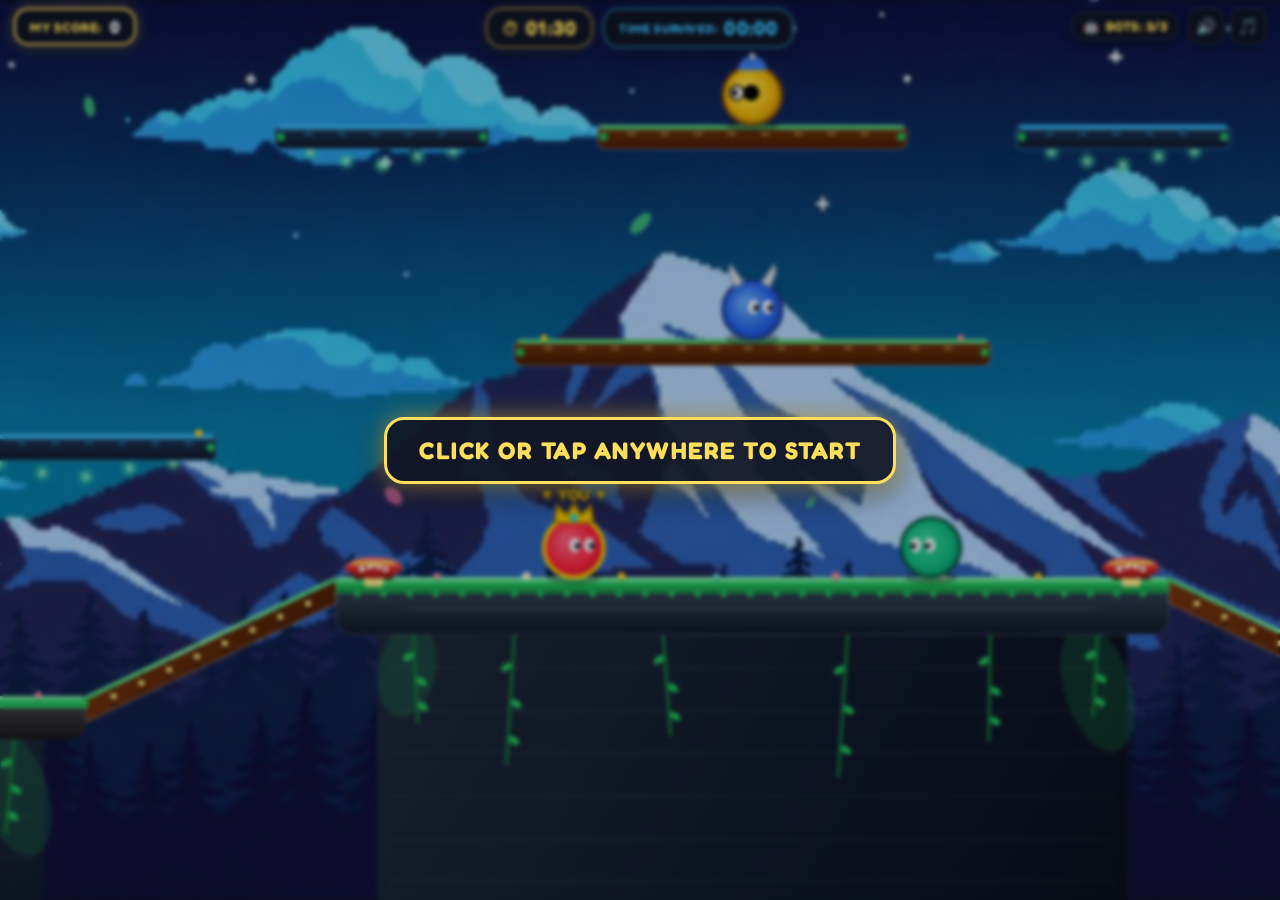
==== commit 5b2367c0: "Add files via upload" ====
--- a/kuchaldo/index.html
+++ b/kuchaldo/index.html
@@ -23,12 +23,11 @@
         </div>
       </div>
 
-      <!-- TOP-CENTER: TIME (Remaining) and TIME SURVIVED -->
+      <!-- TOP-CENTER: Match Timer and TIME SURVIVED -->
       <div class="hud-center">
         <div class="hud-timers-row">
           <div class="match-timer-box" id="match-timer-container">
             <span class="timer-icon">⏱</span>
-            <span class="timer-prefix">TIME:</span>
             <span id="match-timer">01:30</span>
           </div>
           <div class="survived-box" id="survived-container">
@@ -67,7 +66,7 @@
       <div class="modal-card">
         <div class="trophy-badge" id="modal-trophy">👑</div>
 
-        <!-- Score Breakdown Lines (Fist Score, Squeeze Score, Total Score) -->
+        <!-- Score Breakdown Lines (Fist Score, Squeeze Score, Kill Score, Total Score) -->
         <div class="score-breakdown-card" id="modal-breakdown">
           <div class="breakdown-line">
             <span class="breakdown-label">FIST SCORE</span>
@@ -78,6 +77,11 @@
             <span class="breakdown-label">SQUEEZE SCORE</span>
             <span class="breakdown-sep">=</span>
             <span class="breakdown-val" id="modal-squeeze-score">0</span>
+          </div>
+          <div class="breakdown-line">
+            <span class="breakdown-label">KILL SCORE</span>
+            <span class="breakdown-sep">=</span>
+            <span class="breakdown-val" id="modal-kill-score">0</span>
           </div>
           <div class="breakdown-divider"></div>
           <div class="breakdown-line total-line">
